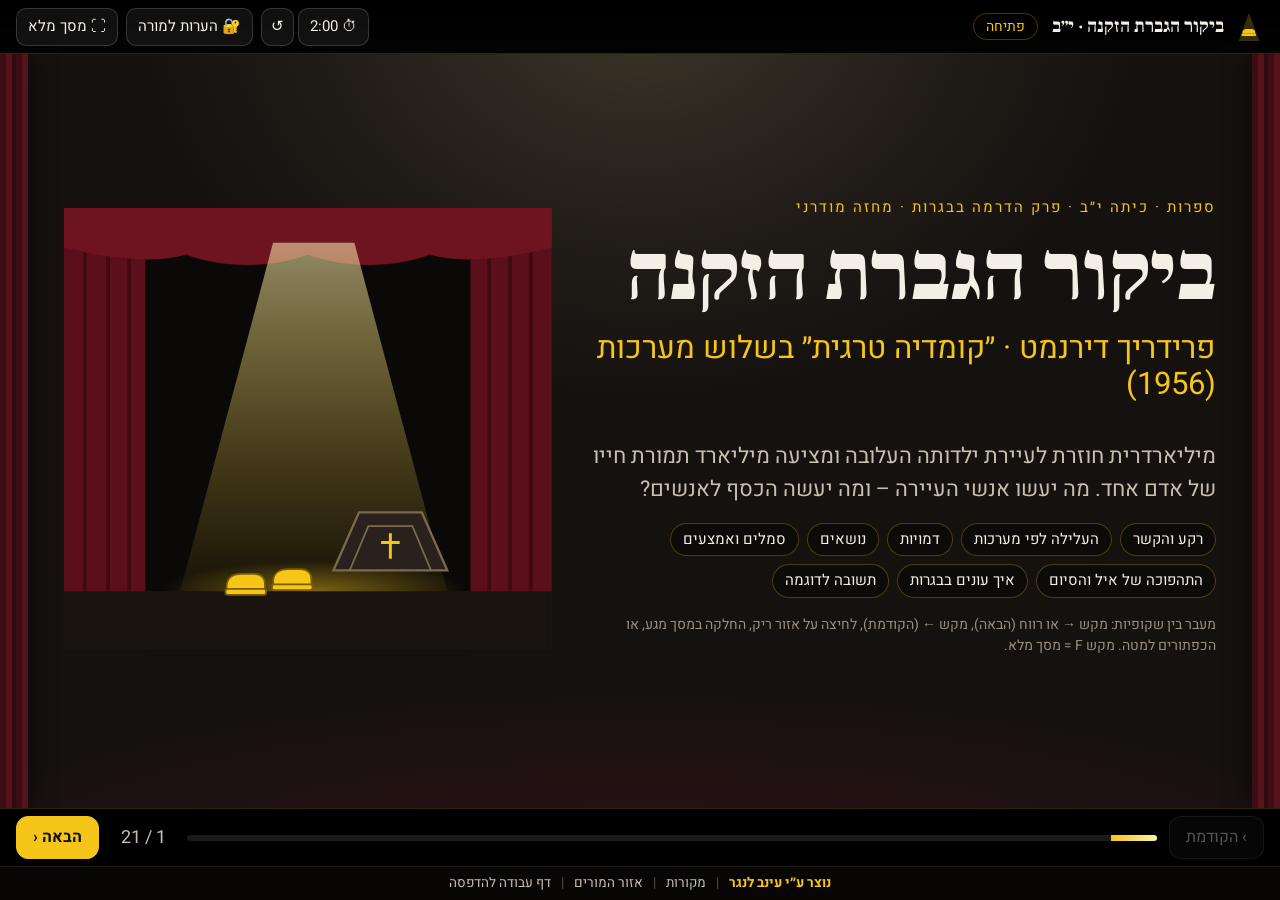
==== index.html @ 2f6ccf45 "ביקור הגברת הזקנה: מצגת רשת לספרות י״ב + אזור מורים, דף עבודה וכרטיסים" ====
<!doctype html>
<html lang="he" dir="rtl"><head><meta charset="utf-8"><meta name="viewport" content="width=device-width,initial-scale=1,viewport-fit=cover">
<title>ביקור הגברת הזקנה · מצגת לספרות י״ב · הכנה לבגרות</title>
<meta name="description" content="מצגת אינטרנטית לספרות בכיתה י״ב על המחזה ״ביקור הגברת הזקנה״ מאת פרידריך דירנמט: הקשר, עלילה לפי מערכות, דמויות, נושאים, סמלים ואמצעים דרמטיים, התהפוכה של איל, הסיום, ציטוטים, שאלות לדיון ותשובת בגרות לדוגמה עם הערות.">
<meta name="theme-color" content="#0c0a09">
<link rel="preconnect" href="https://fonts.googleapis.com"><link rel="preconnect" href="https://fonts.gstatic.com" crossorigin>
<link href="https://fonts.googleapis.com/css2?family=Frank+Ruhl+Libre:wght@400;700;900&family=Heebo:wght@400;500;700;800&display=swap" rel="stylesheet">
<link rel="icon" href="assets/favicon.svg" type="image/svg+xml"><link rel="stylesheet" href="assets/deck.css"></head>
<body class="deck-page">
<a class="skip" href="#deck">דילוג למצגת</a>
<header class="topbar" role="banner">
  <div class="brand"><svg viewBox="0 0 64 64" aria-hidden="true" focusable="false"><path d="M32 2 L10 62 H54 Z" fill="#F5C518" opacity=".22"/><path d="M18 44c0-6 5-8 10-8h10c4 0 7 3 7 6v4H20c-1 0-2-1-2-2z" fill="#F5C518"/><rect x="16" y="46" width="31" height="5" rx="2" fill="#F5C518"/></svg><span>ביקור הגברת הזקנה · י״ב</span></div>
  <span class="phase" id="phase" aria-live="off"></span>
  <div class="tools">
    <div class="timer" role="group" aria-label="שעון לשקופית">
      <button type="button" class="tbtn" id="timer-btn" aria-label="הפעלת שעון">⏱ <span id="timer-out">0:00</span></button>
      <button type="button" class="tbtn sm" id="timer-reset" aria-label="איפוס השעון">↺</button>
    </div>
    <button type="button" class="tbtn" id="notes-btn" aria-haspopup="dialog">🔐 <span class="hide-sm">הערות למורה</span></button>
    <button type="button" class="tbtn" id="fs-btn" aria-label="מסך מלא">⛶ <span class="hide-sm">מסך מלא</span></button>
  </div>
</header>

<main id="deck" class="deck" tabindex="-1" aria-roledescription="מצגת" aria-label="מצגת: ביקור הגברת הזקנה">

<!-- 1 -->
<section class="slide s-title" id="title" data-phase="פתיחה" data-min="2" aria-label="שקופית פתיחה">
  <div class="title-wrap">
    <div>
      <p class="kicker anim">ספרות · כיתה י״ב · פרק הדרמה בבגרות · מחזה מודרני</p>
      <h1 class="anim">ביקור הגברת הזקנה<span>פרידריך דירנמט · ״קומדיה טרגית״ בשלוש מערכות (1956)</span></h1>
      <p class="lead anim">מיליארדרית חוזרת לעיירת ילדותה העלובה ומציעה מיליארד תמורת חייו של אדם אחד. מה יעשו אנשי העיירה – ומה יעשה הכסף לאנשים?</p>
      <ul class="agenda anim" aria-label="מבנה המצגת">
        <li>רקע והקשר</li><li>העלילה לפי מערכות</li><li>דמויות</li><li>נושאים</li><li>סמלים ואמצעים</li><li>התהפוכה של איל והסיום</li><li>איך עונים בבגרות</li><li>תשובה לדוגמה</li>
      </ul>
      <p class="hint">מעבר בין שקופיות: מקש → או רווח (הבאה), מקש ← (הקודמת), לחיצה על אזור ריק, החלקה במסך מגע, או הכפתורים למטה. מקש F = מסך מלא.</p>
    </div>
    <svg class="stage-art" viewBox="0 0 420 380" role="img" aria-label="איור: במה חשוכה, אלומת זרקור צהובה, ובמרכזה זוג נעליים צהובות וארון קבורה">
      <defs><linearGradient id="beam" x1="0" y1="0" x2="0" y2="1"><stop offset="0" stop-color="#fff3b0" stop-opacity=".55"/><stop offset="1" stop-color="#F5C518" stop-opacity=".05"/></linearGradient>
      <radialGradient id="pool" cx=".5" cy=".5" r=".5"><stop offset="0" stop-color="#F5C518" stop-opacity=".45"/><stop offset="1" stop-color="#F5C518" stop-opacity="0"/></radialGradient></defs>
      <rect x="0" y="0" width="420" height="380" fill="#0b0908"/>
      <path d="M0 0h70v380H0z" fill="#5a0f1a"/><path d="M350 0h70v380h-70z" fill="#5a0f1a"/>
      <g stroke="#3a0910" stroke-width="3" opacity=".8"><path d="M18 0v380M38 0v380M56 0v380M366 0v380M384 0v380M402 0v380"/></g>
      <path d="M0 0h420v34c-40 10-80 14-105 6-30 12-75 12-105 0-30 12-75 12-105 0C80 48 40 44 0 34z" fill="#6e1420"/>
      <path d="M180 30 L250 30 L330 330 L100 330 Z" fill="url(#beam)"/>
      <ellipse cx="215" cy="330" rx="130" ry="26" fill="url(#pool)"/>
      <rect x="0" y="330" width="420" height="50" fill="#1a1411"/>
      <g transform="translate(232 262)"><path d="M0 50 L22 0 H76 L98 50 Z" fill="#2b211c" stroke="#7a6a50" stroke-width="2"/><path d="M14 50 L30 12 H68 L84 50" fill="none" stroke="#7a6a50" stroke-width="1.5"/><path d="M49 18 v22 M41 26 h16" stroke="#F5C518" stroke-width="2.5"/></g>
      <g transform="translate(140 300)" fill="#F5C518" stroke="#7a5d00" stroke-width="1.5"><path d="M0 26c0-8 6-11 13-11h11c6 0 9 4 9 8v6H3c-2 0-3-1-3-3z"/><rect x="-1" y="28" width="35" height="5" rx="2"/><path d="M40 22c0-8 6-11 13-11h11c6 0 9 4 9 8v6H43c-2 0-3-1-3-3z"/><rect x="39" y="24" width="35" height="5" rx="2"/></g>
    </svg>
  </div>
</section>

<!-- 2 -->
<section class="slide" id="author" data-phase="רקע והקשר" data-min="5" aria-label="המחזאי וההקשר: דירנמט, שווייץ אחרי המלחמה, טרגיקומדיה וגרוטסקה">
  <span class="tag">🎭 המחזאי וההקשר</span>
  <h2>פרידריך דירנמט (1921–1990)<small>מחזאי וסופר שווייצרי שכתב בגרמנית</small></h2>
  <div class="split">
    <div>
      <ul class="timeline">
        <li><b>1921</b> – נולד בכפר קונולפינגן שליד ברן, בנו של כומר פרוטסטנטי.</li>
        <li><b>1939–1945</b> – שווייץ נשארת ״נייטרלית״ במלחמת העולם השנייה, ממשיכה לסחור ומתעשרת. שאלת האחריות של מי ש״לא השתתף״ מלווה את כתיבתו.</li>
        <li><b>1956</b> – ״ביקור הגברת הזקנה״ עולה לראשונה בתיאטרון העירוני של ציריך (29 בינואר 1956) והופך ללהיט עולמי.</li>
        <li><b>1962</b> – ״הפיזיקאים״, עוד ״קומדיה״ אפלה על אחריות מוסרית בעולם המודרני.</li>
      </ul>
    </div>
    <figure class="portrait">
      <img src="assets/durrenmatt-1989.jpg" alt="פרידריך דירנמט, תצלום שחור-לבן משנת 1989" width="516" height="743" loading="lazy">
      <figcaption>פרידריך דירנמט, 1989. צילום: Elke Wetzig, ‏<a href="https://commons.wikimedia.org/wiki/File:Friedrich_duerrenmatt_19890427_(cropped).jpg" target="_blank" rel="noopener">ויקישיתוף</a>, רישיון <a href="https://creativecommons.org/licenses/by-sa/3.0/" target="_blank" rel="noopener">CC BY-SA 3.0</a>.</figcaption>
    </figure>
  </div>
      <div class="grid g2" style="margin-top:6px">
        <div class="card hl"><h3>טרגיקומדיה</h3><p>דירנמט קרא למחזה ״קומדיה טרגית״. במסה ״בעיות התיאטרון״ (1955) טען שבעולם שאחרי המלחמה, שבו כולם אשמים ואף אחד אינו אחראי, הטרגדיה הקלסית כבר לא אפשרית – ״רק הקומדיה עוד מתאימה לנו״. הצחוק אצלו לא מרכך: הוא חושף.</p></div>
        <div class="card redc"><h3>גרוטסקה</h3><p>הגזמה מעוותת שמערבבת מצחיק ומבעית: אישה עם רגל תותבת ויד מלאכותית שמגיעה עם ארון קבורה, פנתר ושני סריסים עיוורים. אנחנו צוחקים – ואז נבהלים ממה שצחקנו עליו.</p></div>
      </div>
</section>

<!-- 3 -->
<section class="slide" id="act1" data-phase="העלילה" data-min="5" aria-label="העלילה: מערכה ראשונה">
  <span class="tag">📖 העלילה · מערכה א׳</span>
  <h2>מערכה א׳: הגברת מגיעה – וההצעה</h2>
  <ol class="scenes">
    <li><b>תחנת הרכבת של גילן.</b> עיירה מרוששת: המפעלים סגורים, הקופה ריקה, הרכבות המהירות כבר לא עוצרות. כולם מחכים לבת העיר, המיליארדרית קלייר זחנסיאן, ומקווים לתרומה. <b>אלפרד איל</b>, החנווני ואהוב נעוריה, אמור ״לרכך״ אותה.</li>
    <li><b>הכניסה הגרוטסקית.</b> קלייר עוצרת את רכבת האקספרס בבלם החירום ומשלמת לכרטיסן. איתה: בעלה השביעי, רב המשרתים בובי, שני בריונים לועסי מסטיק, שני סריסים עיוורים – <b>ארון קבורה</b> ו<b>פנתר שחור</b> בכלוב.</li>
    <li><b>ביער.</b> איל וקלייר חוזרים למקום שבו נפגשו בצעירותם. הוא מחניף ומזכיר כינויי אהבה: היא הייתה ״חתולת הבר״ שלו, והוא ״הפנתר השחור״ שלה.</li>
    <li><b>המשתה במלון.</b> ראש העיר נושא נאום מתחנף ומלא שקרים. קלייר מציעה <b>מיליארד</b> – חצי לעיר וחצי לכל המשפחות – בתנאי אחד: שמישהו יהרוג את איל.</li>
    <li><b>״המשפט החוזר״.</b> לפני 45 שנה הייתה קלרה בהיריון מאיל. הוא הכחיש את האבהות ושיחד שני עדים שיעידו לשקר. היא גורשה מהעיר, התינוקת מתה, והיא נאלצה לעבוד בבית זונות. עכשיו מתברר: רב המשרתים הוא השופט ההוא, והסריסים הם עדי השקר.</li>
    <li><b>הסירוב.</b> ראש העיר דוחה את ההצעה ״בשם האנושות״, והקהל מריע.</li>
  </ol>
  <p class="endline">שורת הסיום של המערכה – קלייר: ״אני אחכה.״</p>
</section>

<!-- 4 -->
<section class="slide" id="act2" data-phase="העלילה" data-min="5" aria-label="העלילה: מערכה שנייה">
  <span class="tag">📖 העלילה · מערכה ב׳</span>
  <h2>מערכה ב׳: גילן מתחילה לקנות</h2>
  <ol class="scenes">
    <li><b>בחנות של איל.</b> הלקוחות מבטיחים לו נאמנות – וקונים בהקפה מוצרים יקרים יותר: סיגריות משובחות, חלב מלא, שוקולד, קוניאק. איל רואה שכולם נועלים <b>נעליים צהובות חדשות</b>.</li>
    <li><b>על המרפסת.</b> קלייר יושבת מעל העיר ומחכה. כל יום מגיעים למלון <b>זרים</b> כמו להלוויה. היא מחליפה בעל, והפנתר השחור בורח. הגברים מסתובבים בעיר עם רובים ״כדי לצוד את הפנתר״.</li>
    <li><b>איל מבקש הגנה – ונתקל בקיר.</b> <b>השוטר</b> (שן זהב חדשה, בירה יקרה) מסרב לעצור את קלייר. <b>ראש העיר</b> (עניבה חדשה, תוכנית לבניין עירייה חדש) אומר לאיל שאין לו זכות מוסרית לדרוש את מעצרה. <b>הכומר</b> (פעמון חדש לכנסייה) מודה לבסוף: ״ברח!״.</li>
    <li><b>מות הפנתר.</b> הפנתר נורה מול החנות של איל – סימן מבשר רע.</li>
    <li><b>בתחנת הרכבת.</b> איל מנסה לברוח. אנשי העיר ״באים להיפרד״ ומאחלים לו נסיעה טובה, אבל עומדים סביבו במעגל, והוא לא מצליח לעלות לרכבת.</li>
  </ol>
  <p class="endline">שורת הסיום של המערכה – איל: ״אני אבוד.״</p>
</section>

<!-- 5 -->
<section class="slide" id="act3" data-phase="העלילה" data-min="5" aria-label="העלילה: מערכה שלישית">
  <span class="tag">📖 העלילה · מערכה ג׳</span>
  <h2>מערכה ג׳: ״צדק״ במחיר מיליארד</h2>
  <ol class="scenes">
    <li><b>באסם.</b> המורה והרופא מציעים לקלייר להשקיע במפעלים של העיר במקום ״העסקה״. היא מגלה שכבר קנתה את כל המפעלים <b>ודאגה לסגור אותם</b>: העוני של גילן הוא חלק מהנקמה.</li>
    <li><b>החנות המשופצת.</b> אשתו של איל עומדת מאחורי דלפק חדש, הבן קנה מכונית והבת לומדת טניס ושפות. העיתונאים מחפשים ״סיפור אהבה״, ואנשי העיר דואגים שאיל לא ידבר איתם. המורה, שיכור, מנסה לומר את האמת – ומשתתק. אחר כך הוא מודה לאיל שגם הוא ישתתף.</li>
    <li><b>איל משתנה.</b> הוא מפסיק להילחם ומקבל אחריות על מה שעשה לקלרה. כשראש העיר מביא לו רובה ומציע שיתאבד, איל מסרב: את ההחלטה הם יצטרכו לקבל בעצמם.</li>
    <li><b>פרידה.</b> נסיעה אחרונה עם המשפחה במכונית החדשה, ופגישה אחרונה ושקטה עם קלייר ביער. הוא שואל על בתם, והיא מספרת שתיקח את גופתו למאוזוליאום בבית שלה באי קפרי.</li>
    <li><b>האספה.</b> מול מצלמות ועיתונאים, אנשי העיר מצביעים ״למען הצדק״. הגברים יוצרים שדרה צפופה, איל נכנס לתוכה – והיא נסגרת עליו. הרופא קובע ״דום לב״, וראש העיר מכריז שאיל מת משמחה.</li>
    <li><b>הסוף.</b> קלייר מוסרת את הצ׳ק לראש העיר ויוצאת עם הארון. בתחנה המחודשת שרה מקהלת אזרחים מהודרים שיר הלל לשגשוג.</li>
  </ol>
</section>

<!-- 6 -->
<section class="slide" id="pair" data-phase="דמויות" data-min="5" aria-label="הדמויות: קלייר זחנסיאן ואלפרד איל">
  <span class="tag">👥 הדמויות המרכזיות</span>
  <h2>קלייר זחנסיאן ואלפרד איל</h2>
  <div class="grid g2">
    <div class="card hl">
      <h3>קלייר זחנסיאן (בנעוריה: קלרה ושר)</h3>
      <ul class="clean">
        <li><b>מקורבן לשליטה.</b> הנערה שגורשה בבושת פנים חוזרת כ״האישה העשירה בעולם״ וכותבת מחדש את ״המשפט״.</li>
        <li><b>חצי אדם, חצי בובה.</b> רגל תותבת ויד מלאכותית (אחרי תאונת מטוס), בעלים שמתחלפים (השביעי, השמיני, התשיעי – כולם בגילום אותו שחקן). המראה הגרוטסקי מבטא אישה שהכסף הפך אותה לכוח קר.</li>
        <li><b>כמו אלה מהמיתולוגיה.</b> המורה משווה אותה לאלת הגורל של היוונים: היא לא פועלת בעצמה – היא רק ״מחכה״ שהעיר תעשה את העבודה.</li>
        <li><b>צדק או נקמה?</b> לפי דירנמט היא לא מייצגת את הצדק, לא את תוכנית מרשל ולא את האפוקליפסה – היא רק מה שהיא: האישה העשירה בעולם.</li>
      </ul>
    </div>
    <div class="card redc">
      <h3>אלפרד איל</h3>
      <ul class="clean">
        <li><b>האשם מהעבר.</b> לפני 45 שנה בגד בקלרה, התכחש לאבהות ושיחד עדי שקר. הוא העדיף להתחתן עם מטילדה, שהייתה לה חנות מכולת.</li>
        <li><b>האהוב של העיר.</b> בתחילת המחזה – האיש הכי מקובל בגילן, מועמד לראשות העיר.</li>
        <li><b>הנרדף.</b> במערכה ב׳ הוא היחיד שרואה את האמת מאחורי הנעליים הצהובות, ואף אחד לא מאמין לו.</li>
        <li><b>הדמות המתפתחת.</b> הוא עובר מפחד ובריחה לקבלת האשמה, והופך לדמות הדינמית ביותר במחזה (ראו שקופית 12).</li>
      </ul>
    </div>
  </div>
  <p class="small">שמות הדמויות לפי התרגום הנפוץ בבתי הספר (טובה קשת, אור־עם 1983). בתרגומים אחרים יש הבדלי כתיב קטנים (זאחנסיאן, אִיל).</p>
</section>

<!-- 7 -->
<section class="slide" id="town" data-phase="דמויות" data-min="5" aria-label="הדמויות: אנשי גילן ונציגי הממסד">
  <span class="tag">👥 אנשי גילן</span>
  <h2>העיירה ונציגיה<small>לחצו על כרטיס כדי לפתוח אותו. רוב הדמויות נקראות בשם התפקיד, לא בשם פרטי: הפרט נבלע בקבוצה.</small></h2>
  <div class="chars" id="chars-box">
    <button type="button" class="char"><span class="nm">אנשי גילן</span><span class="rl">״אזרח א׳״, ״אזרח ב׳״… · הקולקטיב</span><span class="tap">לחצו לפרטים</span><span class="more">מצהירים על נאמנות לאיל וקונים בהקפה. כמו ״מקהלה״ הם מדברים כמעט באותו קול, ולאט לאט הופכים לציידים. אף אחד לא מחליט לבד, ולכן אף אחד לא מרגיש אשם.</span></button>
    <button type="button" class="char"><span class="nm">ראש העיר</span><span class="rl">השלטון</span><span class="tap">לחצו לפרטים</span><span class="more">דוחה את ההצעה ״בשם האנושות״ (מערכה א׳), אבל עונב עניבה חדשה ומתכנן בניין עירייה חדש (ב׳). מביא לאיל רובה כדי שיתאבד, ומנהל את האספה שמכסה את הרצח במילים על צדק (ג׳).</span></button>
    <button type="button" class="char"><span class="nm">המורה</span><span class="rl">איש הרוח וההומניזם</span><span class="tap">לחצו לפרטים</span><span class="more">היחיד שמבין מוקדם מה קורה, וגם היחיד שמנסה לדבר. אבל הוא מודה ש״לאט לאט״ הוא נהפך לרוצח, ובסוף נושא את הנאום ״הערכי״ באספה. ההומניזם נכנע.</span></button>
    <button type="button" class="char"><span class="nm">הכומר</span><span class="rl">הדת</span><span class="tap">לחצו לפרטים</span><span class="more">מטיף לאיל על חרטה ועל נשמתו, ובינתיים הכנסייה קונה פעמון חדש. רק אז הוא אומר את האמת: ״ברח!״ ומודה שכולם חלשים. הדת לא מגנה על הנרדף.</span></button>
    <button type="button" class="char"><span class="nm">השוטר</span><span class="rl">החוק</span><span class="tap">לחצו לפרטים</span><span class="more">מסרב לעצור את קלייר, כי לדבריו אי אפשר להתייחס להצעה ברצינות, ובזמן השיחה טוען רובה ״לציד הפנתר״. שן הזהב החדשה שלו מגלה מי באמת קנה את החוק.</span></button>
    <button type="button" class="char"><span class="nm">הרופא</span><span class="rl">המדע והרפואה</span><span class="tap">לחצו לפרטים</span><span class="more">כבר במערכה א׳ קלייר שואלת אותו אם הוא כותב תעודות פטירה בגלל ״דום לב״. בסוף הוא עושה בדיוק את זה.</span></button>
    <button type="button" class="char"><span class="nm">משפחת איל</span><span class="rl">הבית</span><span class="tap">לחצו לפרטים</span><span class="more">האישה מקבלת מעיל פרווה, הבן קונה מכונית והבת לומדת טניס. גם המשפחה ״קונה בהקפה״ על חשבון חייו. הבגידה מגיעה עד לבית.</span></button>
    <button type="button" class="char"><span class="nm">הפמליה של קלייר</span><span class="rl">״צדק״ שנקנה בכסף</span><span class="tap">לחצו לפרטים</span><span class="more">בובי, רב המשרתים, היה השופט שזיכה את איל. קובי ולובי, הסריסים העיוורים, הם עדי השקר. לשני הבריונים קוראים טובי ורובי. השמות המתחרזים הופכים בני אדם לבובות.</span></button>
  </div>
  <div class="row" style="margin-top:12px"><button type="button" class="btn ghost" data-openall="chars-box">פתיחת כל הכרטיסים</button></div>
</section>

<!-- 8 -->
<section class="slide" id="theme-justice" data-phase="נושאים" data-min="5" aria-label="נושא מרכזי: צדק מול כסף, המחיר של האנושיות">
  <span class="tag">⚖️ נושאים מרכזיים · 1</span>
  <h2>צדק מול כסף: האם יש מחיר לאנושיות?</h2>
  <div class="grid g3">
    <div class="card hl anim"><h3>הצדק של קלייר</h3><p>לפני 45 שנה הצדק ״נקנה״ בליטר משקה (השוחד לעדים). עכשיו קלייר קונה אותו בחזרה במיליארד. היא הופכת את השופט למשרת ואת העדים לבובות. המחזה שואל: האם צדק שנקנה בכסף הוא עדיין צדק, או רק נקמה במחיר גבוה?</p></div>
    <div class="card anim"><h3>הצדק של גילן</h3><p>במערכה א׳ ראש העיר מכריז שעדיף להישאר עניים מאשר ״להתגאל בדם״. במערכה ג׳ אותם אנשים מצביעים ״למען הצדק״, ובזכות זה מקבלים את הכסף. המילה ״צדק״ לא השתנתה. התוכן שלה התהפך.</p></div>
    <div class="card redc anim"><h3>המחיר של האנושיות</h3><p>קלייר מנסחת את העסקה בלי כחל ושרק: גילן תמורת רצח, שגשוג תמורת גוויה (מערכה ג׳). דירנמט לא שואל אם אנשים טובים או רעים. הוא שואל מה <b>המחיר</b> שבו אדם רגיל מוותר על ערכיו, ומה קורה כשהעוני גדול מספיק.</p></div>
  </div>
  <div class="card" style="margin-top:14px"><b>שאלה למחשבה:</b> ״העולם הפך אותי לזונה, ואני אהפוך אותו לבית בושת״, אומרת קלייר (מערכה ג׳). מה המשפט הזה מגלה על הקשר בין הנקמה שלה לבין העולם שאיפשר את העוול מלכתחילה?</div>
</section>

<!-- 9 -->
<section class="slide" id="theme-guilt" data-phase="נושאים" data-min="5" aria-label="נושא מרכזי: אשמה קולקטיבית והשחתת המוסר">
  <span class="tag">⚖️ נושאים מרכזיים · 2</span>
  <h2>אשמה קולקטיבית: איך עיירה שלמה הופכת לרוצחת<small>השחתת המוסר קורית בהדרגה, בשלבים קטנים שכל אחד מהם נראה ״לא נורא״</small></h2>
  <div class="stairs" role="list">
    <div class="st" role="listitem"><b>1. סירוב נלהב</b>״לעולם לא!״ – כולם מריעים לראש העיר (א׳).</div>
    <div class="st" role="listitem"><b>2. קניות בהקפה</b>רק עוד קצת אשראי… הנעליים הצהובות (ב׳).</div>
    <div class="st" role="listitem"><b>3. הצדקה</b>אולי הוא באמת אשם? ״אין לך הזכות המוסרית…״ (ב׳).</div>
    <div class="st" role="listitem"><b>4. שתיקה</b>לא לתת לו לדבר עם העיתונאים. מציעים לו להתאבד (ג׳).</div>
    <div class="st" role="listitem"><b>5. רצח ״בשם הצדק״</b>הצבעה פה אחד, שדרה של גברים, ״דום לב״ (ג׳).</div>
  </div>
  <div class="grid g2" style="margin-top:14px">
    <div class="card"><h3>אף אחד – וכולם</h3><p>איל לא נהרג בידי אדם מסוים. הוא מת בתוך גוש של גברים. כשהאחריות מתחלקת בין כולם, כל אחד מרגיש שהיא לא שלו. זו האשמה הקולקטיבית שדירנמט ראה בחברה שאחרי המלחמה: כולם אשמים, ואף אחד לא אחראי.</p></div>
    <div class="card"><h3>משל רחב</h3><p>יש פרשנים שקוראים את המחזה כמשל לחברה שקיבלה בשתיקה את האידאולוגיה הנאצית, ויש שקוראים בו ביקורת על שגשוג אירופה שאחרי המלחמה ועל ״הנייטרליות״ השווייצרית. המורה אומר שגם אלינו עוד תגיע יום אחד ״גברת זקנה״ (ג׳): זה לא סיפור על גילן בלבד.</p></div>
  </div>
</section>

<!-- 10 -->
<section class="slide" id="symbols" data-phase="סמלים ואמצעים" data-min="6" aria-label="סמלים: הנעליים הצהובות, הפנתר השחור, ארון הקבורה ועוד">
  <span class="tag">🔎 סמלים</span>
  <h2>סמלים: חפצים שמספרים את העלילה<small>נחשו קודם מה כל סמל מייצג, ורק אחר כך לחצו.</small></h2>
  <div class="grid g3" id="sym-box">
    <button type="button" class="sym"><svg viewBox="0 0 120 90" aria-hidden="true"><g fill="#F5C518" stroke="#7a5d00" stroke-width="2"><path d="M10 64c0-13 9-18 21-18h18c10 0 15 7 15 13v9H15c-3 0-5-2-5-4z"/><rect x="8" y="68" width="58" height="8" rx="3"/><path d="M56 54c0-13 9-18 21-18h18c10 0 15 7 15 13v9H61c-3 0-5-2-5-4z" opacity=".75"/><rect x="54" y="58" width="58" height="8" rx="3" opacity=".75"/></g></svg>
      <span class="nm">הנעליים הצהובות</span><span class="where">מערכה ב׳ ואילך</span><span class="tap">לחצו לפירוש</span>
      <span class="mean">סמל לשחיתות שמתפשטת בשקט: כולם ״רק״ קנו נעליים. הנעליים הן ההלוואה על חשבון מותו של איל, והוא מבין לפיהן שגזר דינו כבר נחתם. הצבע הבולט הופך את הבגידה לגלויה, אבל אף אחד לא מדבר עליה.</span></button>
    <button type="button" class="sym"><svg viewBox="0 0 120 90" aria-hidden="true"><path d="M12 60c8-18 30-24 52-22 10-10 22-12 30-6l10-6-2 12c6 6 6 14 0 18H86l-6 14h-8l2-14H44l-8 14h-8l4-14c-8-2-14-2-20 4z" fill="#111" stroke="#F5C518" stroke-width="2"/><circle cx="96" cy="44" r="2.5" fill="#F5C518"/></svg>
      <span class="nm">הפנתר השחור</span><span class="where">מערכה א׳–ב׳</span><span class="tap">לחצו לפירוש</span>
      <span class="mean">״הפנתר השחור שלי״ היה כינוי האהבה של קלרה לאיל. הפנתר בכלוב הוא איל עצמו. הציד אחריו ברחבי העיר הוא חזרה כללית לציד אחרי איל, והפנתר נורה דווקא מול החנות שלו. זה רמז מקדים (פרולפסיס) למותו.</span></button>
    <button type="button" class="sym"><svg viewBox="0 0 120 90" aria-hidden="true"><path d="M20 80 L38 12 H82 L100 80 Z" fill="#2b211c" stroke="#c9b48a" stroke-width="2.5"/><path d="M60 26v28M49 36h22" stroke="#F5C518" stroke-width="4"/></svg>
      <span class="nm">ארון הקבורה</span><span class="where">מערכה א׳ ועד הסוף</span><span class="tap">לחצו לפירוש</span>
      <span class="mean">קלייר מגיעה עם ארון כבר ברגע הראשון: מבחינתה הסוף ידוע מראש, והיא רק ״מחכה״. הארון יוצר אירוניה דרמטית, כי הקהל מבין לפני הדמויות. בסוף הוא מתמלא, והיא לוקחת את איל ״שלה״ לתמיד.</span></button>
    <button type="button" class="sym"><svg viewBox="0 0 120 90" aria-hidden="true"><path d="M60 10c-16 0-24 12-24 30v18l-8 10h64l-8-10V40c0-18-8-30-24-30z" fill="#F5C518" stroke="#7a5d00" stroke-width="2"/><circle cx="60" cy="74" r="7" fill="#c9a10f"/></svg>
      <span class="nm">הפעמון החדש</span><span class="where">מערכה ב׳</span><span class="tap">לחצו לפירוש</span>
      <span class="mean">גם הכנסייה קונה בהקפה. הכומר עצמו קורא לו ״פעמון הבגידה״. הסמל של הקדושה והמצפון הופך לצלצול של הכסף.</span></button>
    <button type="button" class="sym"><svg viewBox="0 0 120 90" aria-hidden="true"><circle cx="60" cy="45" r="30" fill="none" stroke="#5fb3a8" stroke-width="10"/><g fill="#F5C518"><circle cx="60" cy="15" r="6"/><circle cx="90" cy="45" r="6"/><circle cx="60" cy="75" r="6"/><circle cx="30" cy="45" r="6"/></g></svg>
      <span class="nm">הזרים</span><span class="where">מערכה ב׳</span><span class="tap">לחצו לפירוש</span>
      <span class="mean">כל יום מגיעים זרים למלון, כמו לפני הלוויה. איל עוד חי, אבל העיר כבר מתאבלת עליו. גם זה רמז מקדים, וגם אירוניה מצמררת.</span></button>
    <button type="button" class="sym"><svg viewBox="0 0 120 90" aria-hidden="true"><rect x="14" y="30" width="92" height="36" rx="8" fill="#3a3a3a" stroke="#c9bfb0" stroke-width="2"/><rect x="22" y="38" width="16" height="12" fill="#F5C518"/><rect x="44" y="38" width="16" height="12" fill="#F5C518"/><rect x="66" y="38" width="16" height="12" fill="#F5C518"/><path d="M8 76h104" stroke="#c9bfb0" stroke-width="3"/><circle cx="32" cy="70" r="5" fill="#c9bfb0"/><circle cx="88" cy="70" r="5" fill="#c9bfb0"/></svg>
      <span class="nm">תחנת הרכבת</span><span class="where">פתיחה · סוף ב׳ · סיום</span><span class="tap">לחצו לפירוש</span>
      <span class="mean">תחנה מוזנחת בפתיחה, מעגל אנושי שחוסם את בריחת איל בסוף ב׳, ותחנה נוצצת בסיום. התחנה משקפת את גילן כולה: הרכבות חוזרות לעצור, אבל רק אחרי הרצח.</span></button>
  </div>
  <div class="row" style="margin-top:12px"><button type="button" class="btn ghost" data-openall="sym-box">פתיחת כל הכרטיסים</button></div>
</section>

<!-- 11 -->
<section class="slide" id="devices" data-phase="סמלים ואמצעים" data-min="5" aria-label="אמצעים דרמטיים: גרוטסקה, מקהלה, אירוניה, אבסורד">
  <span class="tag">🎬 אמצעים דרמטיים</span>
  <h2>איך דירנמט עושה את זה: אמצעים דרמטיים</h2>
  <div class="grid g2">
    <div class="card hl"><h3>גרוטסקה</h3><p>הגוף המלאכותי של קלייר, ״בובי, קובי, לובי, טובי, רובי״, הבעלים המתחלפים, אפיריון שנישא בידי שני רוצחים. ההגזמה מצחיקה ומבהילה בבת אחת, ולא נותנת לצופים להתמכר לרגש. היא מכריחה אותם לחשוב.</p></div>
    <div class="card"><h3>סצנות מקהלה</h3><p>האזרחים מדברים בקול אחד. בסיום הם שרים בבגדי ערב שיר הלל לשגשוג, פרודיה על שיר המקהלה ב״אנטיגונה״ של סופוקלס. אצל סופוקלס המקהלה מזכירה ערכים נצחיים. כאן היא מהללת כסף ומבקשת מהאל לשמור על השגשוג.</p></div>
    <div class="card"><h3>אירוניה</h3><ul><li><b>אירוניה דרמטית:</b> הארון, הזרים והפנתר. הקהל יודע לאן הדברים הולכים לפני הדמויות.</li><li><b>אירוניה מילולית:</b> ״לא למען הכסף, אלא למען הצדק״. העיר מצביעה פעמיים, כי בפעם הראשונה המצלמה לא צילמה.</li><li><b>אירוניה של מצב:</b> ״מת משמחה״.</li></ul></div>
    <div class="card redc"><h3>אבסורד</h3><p>עולם שבו כל דבר עומד למכירה: חוק, דת, מדע ותקשורת. הגיון העסקה מוביל לרצח שכולם מציגים כחגיגה. המציאות מתנהגת כמו חלום רע שאף אחד לא מתעורר ממנו, ועדיין הכול מנומק ו״הגיוני״.</p></div>
  </div>
  <p class="small" style="margin-top:10px">עוד שווה לשים לב: <b>הוראות הבמה</b> (שחקנים שמגלמים עצים ביער, חנות שמשתנה בין המערכות), <b>שמות ״מדברים״</b> (״גילן״ קרוב בגרמנית שווייצרית למילה ״זבל נוזלי״), ו<b>חזרות</b> (שלוש תמונות בתחנה ושלושה בעלים).</p>
</section>

<!-- 12 -->
<section class="slide" id="ill" data-phase="התהפוכה והסיום" data-min="5" aria-label="התהפוכה של איל וקבלת האשמה">
  <span class="tag">🔦 הדמות המשתנה</span>
  <h2>התהפוכה של איל: מבריחה לקבלת האשמה</h2>
  <div class="arc-bar" aria-hidden="true"></div>
  <div class="arc">
    <div class="ph"><span class="n">1</span><h3>הכחשה</h3><p>מחניף לקלייר ביער ומבטל את העבר. אחרי הסירוב הוא בטוח שהעיר מגינה עליו ומספר שזה היה הרגע היפה בחייו (ב׳).</p><p class="act">מערכה א׳ – תחילת ב׳</p></div>
    <div class="ph"><span class="n">2</span><h3>פחד</h3><p>הנעליים הצהובות. הוא פונה לשוטר, לראש העיר ולכומר ונדחה. הוא כועס, מאשים, ורואה ציד בכל מקום.</p><p class="act">מערכה ב׳</p></div>
    <div class="ph"><span class="n">3</span><h3>בריחה</h3><p>בתחנה הוא נלכד במעגל של ״מאחלים״. הוא לא מצליח לזוז ומבין: ״אני אבוד״.</p><p class="act">סוף מערכה ב׳</p></div>
    <div class="ph"><span class="n">4</span><h3>קבלת אשמה</h3><p>״אני עשיתי את קלרה למה שהיא״. הוא מסרב להתאבד כדי לנקות את מצפון העיר, נפרד בשקט, ונכנס לשדרה בלי להתנגד.</p><p class="act">מערכה ג׳</p></div>
  </div>
  <div class="grid g2" style="margin-top:14px">
    <div class="quote">״אתם יכולים להרוג אותי… אבל לא אוכל לפעול במקומכם.״<cite>איל לראש העיר, כשזה מביא לו רובה · מערכה ג׳</cite></div>
    <div class="card hl"><b>למה זה חשוב לבגרות:</b> איל הוא הדמות היחידה שעוברת <b>שינוי פנימי</b>. גילן ״משתנה״ רק בחוץ (בגדים, בניינים), ובפנים היא מתרוקנת. דירנמט כתב בהערות למחזה שאיל הופך לגיבור דרך הפחד והאימה, כשהוא מכיר באשמתו.</div>
  </div>
</section>

<!-- 13 -->
<section class="slide" id="ending" data-phase="התהפוכה והסיום" data-min="4" aria-label="הסיום ומשמעותו">
  <span class="tag">🎭 הסיום</span>
  <h2>הסיום: חגיגה על גופה</h2>
  <div class="split">
    <div>
      <ul class="clean">
        <li><b>הטקס:</b> אספה ״דמוקרטית״ מול מצלמות ועיתונאים. המורה נואם על ערכי המערב, וכולם חוזרים אחרי ראש העיר שהם עושים זאת למען הצדק, כי ״לא נוכל לחיות תוך התעלמות מפשע״ (ג׳).</li>
        <li><b>הרצח:</b> העיתונאים יוצאים, הגברים יוצרים שדרה, ואיל נכנס. רואים רק גוש של גוף אחד. אין רוצח עם שם.</li>
        <li><b>הכיסוי:</b> הרופא קובע ״דום לב״, וראש העיר והעיתונות קוראים לזה מוות משמחה. התקשורת מספרת סיפור יפה ולא את האמת.</li>
        <li><b>העסקה נסגרת:</b> קלייר נותנת את הצ׳ק ויוצאת עם הארון. הקורבן הופך ל״רכוש״ שלה.</li>
        <li><b>המקהלה:</b> בתחנה הנוצצת האזרחים בבגדי ערב שרים על העוני שהיה ועל השפע שבא.</li>
      </ul>
    </div>
    <div class="card redc">
      <h3>מה הסיום אומר?</h3>
      <p>אין קתרזיס ואין עונש: הרוצחים מתעשרים ומאושרים. זה ההבדל בין המחזה לבין טרגדיה קלסית. הסדר לא ״חוזר על כנו״. הוא נקנה. הצופים יוצאים בלי נחמה, ועם השאלה: <b>מה היינו עושים אנחנו?</b></p>
      <p class="small">רעיון לדיון: האם המוות של איל הוא ניצחון מוסרי (קיבל אחריות) או רק עוד קורבן בעסקה?</p>
    </div>
  </div>
</section>

<!-- 14 -->
<section class="slide" id="quotes" data-phase="סיכום ודיון" data-min="5" aria-label="ציטוטים מרכזיים: מי אמר?">
  <span class="tag">💬 ציטוטים מרכזיים</span>
  <h2>מי אמר? <small>ציטוטים קצרים וחשובים לבגרות. בחרו מי אמר כל משפט. ניקוד: <span class="score" id="ws-score">0 מתוך 0</span></small></h2>
  <div class="ws-list">
    <div class="ws" data-a="קלייר"><p class="q">״אני אחכה.״</p><div class="opts"><button type="button" class="opt">קלייר</button><button type="button" class="opt">איל</button><button type="button" class="opt">ראש העיר</button></div><p class="fb" hidden>סוף מערכה א׳, אחרי שראש העיר דוחה את ההצעה. בשתי מילים: היא בטוחה שהזמן והעוני יעבדו בשבילה.</p></div>
    <div class="ws" data-a="ראש העיר"><p class="q">״מוטב שנישאר עניים משנתגאל בדם…״</p><div class="opts"><button type="button" class="opt">המורה</button><button type="button" class="opt">ראש העיר</button><button type="button" class="opt">הכומר</button></div><p class="fb" hidden>מערכה א׳: הסירוב ״בשם העיר גילן״. אותו אדם ינהל את האספה שבה העיר תקבל את הכסף.</p></div>
    <div class="ws" data-a="הכומר"><p class="q">״ברח!״</p><div class="opts"><button type="button" class="opt">השוטר</button><button type="button" class="opt">הכומר</button><button type="button" class="opt">מטילדה</button></div><p class="fb" hidden>מערכה ב׳: אחרי שאיל שומע את הפעמון החדש. איש הדת לא מגן, הוא רק מודה בחולשה.</p></div>
    <div class="ws" data-a="איל"><p class="q">״אני אבוד.״</p><div class="opts"><button type="button" class="opt">איל</button><button type="button" class="opt">המורה</button><button type="button" class="opt">בובי</button></div><p class="fb" hidden>סוף מערכה ב׳, בתחנה, אחרי שהמעגל לא נותן לו לעלות לרכבת.</p></div>
    <div class="ws" data-a="קלייר"><p class="q">״גילן תמורת רצח, שגשוג תמורת גוויה.״</p><div class="opts"><button type="button" class="opt">ראש העיר</button><button type="button" class="opt">קלייר</button><button type="button" class="opt">המורה</button></div><p class="fb" hidden>מערכה ג׳, באסם: העסקה בלי מסכות.</p></div>
    <div class="ws" data-a="המורה"><p class="q">״אני חש שלאט לאט אני נהפך לרוצח.״</p><div class="opts"><button type="button" class="opt">הרופא</button><button type="button" class="opt">איל</button><button type="button" class="opt">המורה</button></div><p class="fb" hidden>מערכה ג׳, בשיחה עם איל: ההומניסט מודה שאמונתו באדם חסרת אונים.</p></div>
    <div class="ws" data-a="איל"><p class="q">״אני עשיתי את קלרה למה שהיא…״</p><div class="opts"><button type="button" class="opt">איל</button><button type="button" class="opt">ראש העיר</button><button type="button" class="opt">השופט</button></div><p class="fb" hidden>מערכה ג׳: נקודת המפנה של איל, קבלת האחריות.</p></div>
  </div>
  <div class="row" style="margin-top:10px"><button type="button" class="btn ghost" id="ws-reset">איפוס</button><span class="small">הניסוח לפי תרגום טובה קשת (אור־עם, 1983), ציטוטים קצרים בלבד. בתרגומים אחרים הניסוח עשוי להיות שונה מעט.</span></div>
</section>

<!-- 15 -->
<section class="slide" id="discuss" data-phase="סיכום ודיון" data-min="6" aria-label="שאלות לדיון ולוח בחירה">
  <span class="tag">🗣️ דיון ומשימה</span>
  <h2>שאלות לדיון</h2>
  <div class="grid g3">
    <div class="card"><b>1.</b> האם קלייר מבקשת צדק או נקמה? האם יש בכלל הבדל ביניהם במחזה?</div>
    <div class="card"><b>2.</b> מי אשם במותו של איל: קלייר, אנשי גילן, העוני, או איל עצמו? דרגו ונמקו.</div>
    <div class="card"><b>3.</b> באיזה רגע בדיוק גילן ״החליטה״? האם יש רגע כזה, או שזה קרה בלי החלטה?</div>
    <div class="card"><b>4.</b> למה דירנמט קורא למחזה ״קומדיה״? מה הצחוק עושה לנו כצופים?</div>
    <div class="card"><b>5.</b> המורה אומר שגם אלינו תגיע יום אחד ״גברת זקנה״. מה יכולה להיות ״הגברת הזקנה״ של החברה שלנו?</div>
    <div class="card"><b>6.</b> איל: גיבור, קורבן או אשם? האם תשובתכם משתנה בין מערכה א׳ למערכה ג׳?</div>
  </div>
  <h3 style="margin-top:16px">לוח בחירה: מראים הבנה של המחזה בדרך שלכם (יחידים, זוגות או קבוצה עד 4)</h3>
  <div class="choice">
    <div class="card"><h3>✍️ מכתב מגילן</h3>המורה כותב מכתב לעצמו, עשר שנים אחרי.<p class="crit">✔ שתי סצנות מהמחזה · ✔ שיקוף של אשמה ושל הצדקה עצמית</p></div>
    <div class="card"><h3>🎭 הסצנה החסרה</h3>ישיבה סודית של ראש העיר, השוטר והכומר לפני האספה.<p class="crit">✔ כל דמות נאמנה לאופייה · ✔ לפחות אירוניה אחת</p></div>
    <div class="card"><h3>⚖️ משפט מבוים</h3>״מדינה נגד אנשי גילן״: תביעה, הגנה ושופטים.<p class="crit">✔ שלוש ראיות מהמחזה לכל צד · ✔ פסק דין מנומק</p></div>
    <div class="card"><h3>🎙️ ״רדיו גילן״</h3>כתבת חדשות של 3 דקות שמסתירה את האמת, ואחריה ״הפרשנות האמיתית״.<p class="crit">✔ חושפת את צביעות התקשורת · ✔ ניגוד בין הדיווח לבין המחזה</p></div>
    <div class="card"><h3>🗺️ מפת סמלים</h3>פוסטר או מצגת של 4 סמלים עם מקום במחזה ומשמעות.<p class="crit">✔ 4 סמלים · ✔ מערכה ופירוש לכל סמל · ✔ קשר לנושא</p></div>
    <div class="card"><h3>🧍 תמונה קפואה</h3>שלוש ״תמונות״ גוף של גילן: א׳, ב׳ ו־ג׳, והסבר בעל פה.<p class="crit">✔ שינוי ברור בין התמונות · ✔ הסבר קצר לכל אחת</p></div>
  </div>
</section>

<!-- 16 -->
<section class="slide" id="howto" data-phase="הכנה לבגרות" data-min="5" aria-label="איך עונים על שאלת דרמה בבגרות">
  <span class="tag">📝 הכנה לבגרות</span>
  <h2>איך עונים על שאלת דרמה בבגרות<small>כל פסקה בגוף התשובה בנויה מארבעה צעדים</small></h2>
  <div class="steps4">
    <div class="card"><h3>טענה</h3>משפט שעונה ישירות על השאלה, במילים של השאלה. <span class="small">״איל עובר שינוי משמעותי: מהכחשה לקבלת אשמה.״</span></div>
    <div class="card"><h3>ראיה</h3>סצנה מדויקת (מערכה, מקום, מי ומה) או ציטוט קצר. <span class="small">״בשיחה עם המורה (ג׳) הוא אומר…״</span></div>
    <div class="card"><h3>פרשנות</h3>מסבירים <b>איך</b> הראיה מוכיחה את הטענה, ומשתמשים במונח (סמל, אירוניה, גרוטסקה, מקהלה). <span class="small">״הסירוב שלו אינו פחדנות אלא…״</span></div>
    <div class="card"><h3>קישור לשאלה</h3>משפט שסוגר את הפסקה וחוזר לשאלה, למשמעות המחזה או לשלב הבא. <span class="small">״לכן דרך ההתמודדות שלו…״</span></div>
  </div>
  <div class="examfmt">
    <div class="card hl">
      <h3>מבנה הבחינה</h3>
      <table class="t"><thead><tr><th scope="col">שאלון</th><th scope="col">פרק הדרמה</th></tr></thead><tbody>
        <tr><td>8281 (מתווה ישן, 70%)</td><td>4 פרקים, עונים על 3. בפרק הדרמה עונים על שאלה אחת, 33⅓ נק׳</td></tr>
        <tr><td>8225 (מתווה חדש, 35%, אשכול ב׳)</td><td>הדרמה היא חובה: שאלה אחת מתוך 6, 40 נק׳ (הבחינה כולה: שעה ו־45 דק׳)</td></tr>
      </tbody></table>
      <p class="small">משנת תשפ״ז: בלי מיקוד ובלי הקלה בחוקי המענה (חוזר המפמ״ר, 2026). השאלות על מחזה מודרני הן כלליות, ומתאימות לכל מחזה ברשימה שלמדתם.</p>
    </div>
    <div class="card">
      <h3>טיפים שעושים הבדל</h3>
      <ul class="clean">
        <li>פותחים במשפט שעונה על <b>כל</b> חלקי השאלה. בלי ״הקדמה כללית״.</li>
        <li>לא מספרים את העלילה: בוחרים 2–3 רגעים ומנתחים אותם.</li>
        <li>בשאלה עם א׳ ו־ב׳ מחלקים את הכתיבה לפי הניקוד ומסמנים את הסעיפים.</li>
        <li>״לדעתכם״ = עמדה ברורה + נימוק + הסתייגות.</li>
        <li>אסור להדגים באמצעות אותה יצירה בכמה תשובות.</li>
        <li>מקפידים על כתב, כתיב, פיסוק ודקדוק (זה מופיע בהוראות הבחינה).</li>
      </ul>
    </div>
  </div>
</section>

<!-- 17 -->
<section class="slide" id="question" data-phase="הכנה לבגרות" data-min="3" aria-label="השאלה לדוגמה: שאלה אמיתית מבגרות חורף תשפ״ה">
  <span class="tag">📄 השאלה</span>
  <h2>שאלה מבחינת בגרות אמיתית <span class="label-real">שאלה אמיתית · חורף תשפ״ה</span></h2>
  <div class="split">
    <div class="exam" data-nonav>
      <div class="eh"><span>ספרות עברית וכללית · שאלון 8281 · חורף תשפ״ה, 2025</span><span>פרק שני – דרמה · שאלה 8</span></div>
      <p><b>מחזה מודרני (מן המאה ה־19 או מן המאה ה־20)</b></p>
      <p class="qn"><b>8.</b> ענו על שני הסעיפים א–ב.</p>
      <p class="qn">א. תארו את המצוקה של דמות מרכזית במחזה המודרני שלמדתם, והסבירו כיצד היא מתמודדת איתה. בתשובתכם הסבירו גם אם הדמות מתגברת על המצוקה. <span class="pts">(23 נקודות)</span></p>
      <p class="qn">ב. על סמך דרך ההתמודדות של הדמות, שכתבתם עליה בסעיף א, האם לדעתכם הדמות ראויה להערכה או שאינה ראויה להערכה? הסבירו והדגימו את דבריכם. <span class="pts">(10⅓ נקודות)</span></p>
      <p class="small" style="color:#5b5145">מקור: <a style="color:#5b3d00" href="https://meyda.education.gov.il/sheeloney_bagrut/2025/1/HEB/8281.pdf" target="_blank" rel="noopener">משרד החינוך, מאגר שאלוני הבגרות</a>. הנוסח מובא כלשונו.</p>
    </div>
    <div>
      <div class="card hl"><h3>מפרקים את השאלה</h3><ul class="clean"><li><b>המצוקה</b>: חיצונית (סכנת מוות) ופנימית (אשמה).</li><li><b>כיצד מתמודדת</b>: תהליך בשלבים.</li><li><b>האם מתגברת</b>: תשובה מנומקת, אפשר גם ״חלקית״.</li><li><b>ב׳</b>: עמדה (ראויה / לא ראויה), נימוק ודוגמה.</li></ul></div>
      <div class="card" style="margin-top:10px"><h3>עוד שאלות אמיתיות לתרגול</h3>
        <ol class="practice">
          <li>במאבקים בין הדמויות יש מנצחים ומנוצחים, הדמויות מתפשרות, או שכולן מפסידות? <span class="act">8281 חורף תשפ״ה, ש׳ 9</span></li>
          <li>משבר בערכים במחזה, והאם הוא נפתר בסיום. <span class="act">8281 קיץ תשפ״ה, ש׳ 8</span></li>
          <li>מה בעלילה ובדמויות מטלטל את עולמם של הצופים? <span class="act">8281 חורף תשפ״ו, ש׳ 8</span></li>
          <li>מאבק מרכזי: סיבות אישיות, אידאולוגיות או שילוב? <span class="act">8281 קיץ תשפ״ו, ש׳ 7</span></li>
          <li>שני פרטים בעלי משמעות סמלית ותרומתם למשמעות המחזה. <span class="act">8225 קיץ תשפ״ו, ש׳ 6</span></li>
        </ol>
        <p class="small">הנוסח המלא והקישורים: בדף העבודה להדפסה ובאזור המורים.</p></div>
    </div>
  </div>
</section>

<!-- 18 -->
<section class="slide" id="answer-a1" data-phase="תשובה לדוגמה" data-min="3" aria-label="תשובה לדוגמה, סעיף א, חלק 1">
  <span class="tag">✅ תשובה לדוגמה · סעיף א (1/2)</span>
  <div class="row" style="justify-content:space-between"><h2 style="margin:0">סעיף א: המצוקה של איל וההתמודדות שלו</h2>
    <div class="row"><button type="button" class="btn ghost" data-ann="ans1" aria-pressed="true">הסתרת הסימונים</button><button type="button" class="btn ghost" data-tts="ans1">🔊 הקראה</button></div></div>
  <div class="ann-legend"><span class="pill p-claim">טענה</span><span class="pill p-ev">ראיה</span><span class="pill p-int">פרשנות</span><span class="pill p-link">קישור לשאלה</span></div>
  <div class="ans-wrap">
    <div class="ans ann-on" id="ans1" data-nonav>
      <p><span class="mk c">הדמות המרכזית שבחרתי היא אלפרד איל, החנווני בעיירה גילן, במחזה ״ביקור הגברת הזקנה״ מאת פרידריך דירנמט. המצוקה שלו כפולה. מצוקה חיצונית: חייו בסכנה, כי המיליארדרית קלייר זחנסיאן מציעה לאנשי עירו מיליארד תמורת מותו. ומצוקה פנימית: הוא נאלץ לעמוד מול אשמתו מלפני 45 שנה, כשהתכחש לאבהותו על הילדה של קלרה ושיחד עדי שקר.<sup>1</sup></span> <span class="mk c">איל מתמודד עם המצוקה בשלושה שלבים: הכחשה, פחד וניסיון בריחה, ולבסוף קבלת האשמה. לטענתי הוא אינו מתגבר על המצוקה החיצונית, אך מתגבר על המצוקה הפנימית.<sup>2</sup></span></p>
      <p>בתחילה איל מתמודד באמצעות הכחשה. <span class="mk e">ביער הוא מחניף לקלייר ומזכיר לה את כינויי האהבה שלהם, כאילו אפשר למחוק את העבר במילים יפות. כשראש העיר דוחה את ההצעה והקהל מריע, איל בטוח שהעיר עומדת לצדו, ואומר שזה היה הרגע היפה בחייו (מערכה ב׳).<sup>3</sup></span> <span class="mk i">אבל באותה תמונה עצמה נכנסים לחנות לקוחות שקונים בהקפה מוצרים יקרים ונועלים נעליים צהובות חדשות. זו אירוניה דרמטית: הקהל מבין שהבגידה כבר התחילה, ואיל עדיין לא. ההכחשה שלו אינה רק כלפי העבר, אלא גם כלפי ההווה: הוא לא רוצה לראות.<sup>4</sup></span></p>
      <p><span class="mk e">כשאיל קולט שכולם נועלים נעליים צהובות, ההכחשה מתחלפת בפחד. הוא פונה לשלושה נציגים של הממסד: לשוטר, שמסרב לעצור את קלייר, ובינתיים טוען רובה ומציג שן זהב חדשה; לראש העיר, שעונב עניבה חדשה וטוען שאין לאיל זכות מוסרית לדרוש את מעצרה; ולכומר, שהכנסייה שלו קנתה פעמון חדש, ולבסוף הוא קורא לאיל ״ברח!״.<sup>5</sup></span> <span class="mk i">שלוש הפניות מראות שהחוק, השלטון והדת כבר נקנו בכסף, ולכן דרך ההתמודדות של איל, בקשת הגנה, נכשלת. גם הציד אחרי הפנתר השחור, שהיה הכינוי של איל בצעירותו, והמוות של הפנתר מול החנות מבשרים שהציד הוא בעצם אחריו.<sup>6</sup></span> <span class="mk e">בסוף המערכה איל מנסה לברוח ברכבת, אבל אנשי העיר מקיפים אותו במעגל, ״נפרדים״ ממנו ולא נותנים לו לעלות. הוא מסיים במשפט ״אני אבוד״.</span> <span class="mk l">בשלב הזה המצוקה בשיאה: איל בודד לגמרי, ושתי הדרכים ה״חיצוניות״ להתמודד, הגנה ובריחה, נחסמו.<sup>7</sup></span></p>
    </div>
    <aside class="notes-side" aria-label="למה זה עובד">
      <div class="card"><b>1</b> פתיחה שעונה על השאלה: מי הדמות ומהי המצוקה, ומבחינה בין מצוקה <b>חיצונית</b> ל<b>פנימית</b>. ההבחנה הזו תאפשר תשובה מורכבת בהמשך.</div>
      <div class="card"><b>2</b> עונים כבר בפתיחה על ״האם מתגברת״, ומודיעים על מבנה התשובה לפי שלבים.</div>
      <div class="card"><b>3 · 5</b> ראיות מדויקות: מקום, דמויות, פרטים ומערכה. זה לא סיכום של כל העלילה.</div>
      <div class="card"><b>4 · 6</b> פרשנות עם מונחים (אירוניה דרמטית, סמל, רמז מקדים) שמוסברים, לא רק מוזכרים.</div>
      <div class="card"><b>7</b> משפט קישור שסוגר את השלב וחוזר למילת השאלה: ״המצוקה״.</div>
    </aside>
  </div>
</section>

<!-- 19 -->
<section class="slide" id="answer-a2" data-phase="תשובה לדוגמה" data-min="3" aria-label="תשובה לדוגמה, סעיף א, חלק 2">
  <span class="tag">✅ תשובה לדוגמה · סעיף א (2/2)</span>
  <div class="row" style="justify-content:space-between"><h2 style="margin:0">סעיף א: קבלת האשמה – והאם הוא מתגבר?</h2>
    <div class="row"><button type="button" class="btn ghost" data-ann="ans2" aria-pressed="true">הסתרת הסימונים</button><button type="button" class="btn ghost" data-tts="ans2">🔊 הקראה</button></div></div>
  <div class="ann-legend"><span class="pill p-claim">טענה</span><span class="pill p-ev">ראיה</span><span class="pill p-int">פרשנות</span><span class="pill p-link">קישור לשאלה</span></div>
  <div class="ans-wrap">
    <div class="ans ann-on" id="ans2" data-nonav>
      <p><span class="mk c">במערכה השלישית דרך ההתמודדות של איל משתנה מן היסוד: במקום להילחם על חייו, הוא מקבל אחריות.<sup>8</sup></span> <span class="mk e">בשיחה עם המורה הוא אומר ״אני עשיתי את קלרה למה שהיא״, ומכיר בכך שכל מה שקרה, הסריסים, רב המשרתים, הארון והמיליארד, נובע ממעשיו. כשראש העיר מביא לו רובה ומציע לו להתאבד, כביכול מתוך אהבה לעירו, הוא מסרב: ״אתם יכולים להרוג אותי… אבל לא אוכל לפעול במקומכם״.<sup>9</sup></span> <span class="mk i">הסירוב הזה אינו פחדנות אלא עמדה מוסרית: איל מוכן לשאת בעונש, אבל לא מוכן לנקות את המצפון של אנשי גילן. הם יצטרכו להחליט ולפעול בעצמם, כרוצחים.<sup>10</sup></span> <span class="mk e">גם בפרידה השקטה מקלייר ביער הוא שואל על בתם ואינו מבקש רחמים, ובאספה הוא לא מנצל את נוכחות העיתונאים כדי להציל את עצמו.</span></p>
      <p><span class="mk l">האם איל מתגבר על המצוקה? על המצוקה החיצונית לא: אנשי העיר סוגרים עליו בשדרה צפופה, והרופא קובע ״דום לב״. אבל על המצוקה הפנימית הוא מתגבר: הפחד מפנה מקום להשלמה, והאיש ששיקר בבית המשפט לפני 45 שנה הוא היחיד בגילן שאומר את האמת על עצמו.<sup>11</sup></span> <span class="mk i">כך נוצר היפוך אירוני: דווקא האשם הופך לדמות המוסרית היחידה במחזה, ואילו ״אנשי הצדק״ הופכים לרוצחים. לכן התשובה מורכבת: איל מפסיד את חייו, אבל מנצח במאבק עם עצמו.<sup>12</sup></span></p>
    </div>
    <aside class="notes-side" aria-label="למה זה עובד">
      <div class="card"><b>8</b> משפט מעבר שמסמן את <b>השינוי</b> בדרך ההתמודדות. הבוחן רואה תהליך, לא רשימה.</div>
      <div class="card"><b>9</b> שני ציטוטים <b>קצרים</b> עם הקשר (מי, למי, מתי). לא צריך לצטט באריכות.</div>
      <div class="card"><b>10</b> פרשנות שמסבירה <b>למה</b> המעשה חשוב: סירוב ההתאבדות כעמדה מוסרית.</div>
      <div class="card"><b>11</b> תשובה מפורשת לחלק השלישי של השאלה (״האם מתגברת״), עם הבחנה בין שתי המצוקות שהוצגו בפתיחה.</div>
      <div class="card"><b>12</b> סיום שמעלה את הדיון לרמת המשמעות (היפוך אירוני) וסוגר את סעיף א.</div>
    </aside>
  </div>
</section>

<!-- 20 -->
<section class="slide" id="answer-b" data-phase="תשובה לדוגמה" data-min="3" aria-label="תשובה לדוגמה, סעיף ב, ולמה התשובה מקבלת ציון גבוה">
  <span class="tag">✅ תשובה לדוגמה · סעיף ב</span>
  <div class="row" style="justify-content:space-between"><h2 style="margin:0">סעיף ב: האם איל ראוי להערכה?</h2>
    <div class="row"><button type="button" class="btn ghost" data-ann="ans3" aria-pressed="true">הסתרת הסימונים</button><button type="button" class="btn ghost" data-tts="ans3">🔊 הקראה</button></div></div>
  <div class="ans-wrap">
    <div class="ans ann-on" id="ans3" data-nonav>
      <p><span class="mk c">לדעתי איל ראוי להערכה בזכות דרך ההתמודדות שלו בסוף המחזה, אבל זו הערכה מוגבלת, ולא מחילה על העבר שלו.<sup>13</sup></span> <span class="mk e">ראשית, הוא היחיד שלוקח אחריות אישית. אנשי גילן מסתתרים מאחורי מילים כמו ״צדק״ ומצביעים ״לא למען הכסף״, ואיל קורא לדברים בשמם ומודה באשמתו.</span> <span class="mk i">שנית, הסירוב שלו להתאבד הוא מעשה אמיץ, כי הוא מכריח את העיר להתמודד עם מה שהיא עושה, במקום להעמיד פנים שהכול ״קרה מעצמו״.</span></p>
      <p><span class="mk e">עם זאת, קשה להעריך אותו בלי הסתייגות. ההכרה באשמה מגיעה רק כשכבר אין לו מוצא, אחרי שניסה להתחנף, להאשים ולברוח. והמעשים שלו לפני 45 שנה, הבגידה, השוחד לעדים והחיים שנהרסו, לא נמחקים.<sup>14</sup></span> <span class="mk i">יותר מזה: הוא מקבל את ״הצדק״ של קלייר, שהוא בעצם נקמה שנקנתה בכסף.</span></p>
      <p><span class="mk l">לסיכום, איל ראוי להערכה לא כי הוא אדם טוב, אלא כי הוא היחיד שמשתנה ומצליח לגדול מתוך הפחד. בעולם שבו הכסף קונה את החוק, את הדת ואת התקשורת, האחריות האישית של איל היא הדבר האנושי האחרון שנשאר. לכן דמותו מחדדת את הביקורת של המחזה על החברה כולה.<sup>15</sup></span></p>
    </div>
    <aside class="notes-side" aria-label="למה זה עובד">
      <div class="card"><b>13</b> עמדה ברורה כבר במשפט הראשון, כמו שמבקשת המילה ״לדעתכם״.</div>
      <div class="card"><b>14</b> הסתייגות מנומקת: מראה שיקול דעת ולא רק שבח.</div>
      <div class="card"><b>15</b> קישור בין ההערכה לדמות לבין <b>משמעות המחזה</b>. זה מה שמבדיל תשובה טובה מתשובה מצוינת.</div>
    </aside>
  </div>
  <div class="why" style="margin-top:14px">
    <div class="card hl"><h3>למה התשובה מקבלת ציון גבוה</h3><ul class="clean"><li>עונה על <b>כל</b> רכיבי השאלה, לפי הסדר ולפי הניקוד: א׳ ארוך יותר (23 נק׳), ב׳ ממוקד (10⅓ נק׳).</li><li>מבנה של תהליך בשלבים במקום סיכום עלילה.</li><li>כל טענה מבוססת על ראיה מדויקת ומוסברת.</li><li>משתמשת במונחים ספרותיים בתוך הניתוח.</li></ul></div>
    <div class="card redc"><h3>מה היה מוריד נקודות</h3><ul class="clean"><li>סיפור העלילה מההתחלה עד הסוף בלי טענה.</li><li>ציטוט בלי הסבר, או ״הוא סובל מאוד״ בלי לפרט ממה.</li><li>אין תשובה ל״האם מתגברת״, או אין עמדה בסעיף ב׳.</li><li>שימוש באותו מחזה גם בתשובה אחרת באותה בחינה.</li></ul></div>
  </div>
</section>

<!-- 21 -->
<section class="slide" id="credits" data-phase="מקורות" data-min="0" aria-label="מקורות וקרדיטים">
  <span class="tag">📚 מקורות וקרדיטים</span>
  <h2>מקורות וקרדיטים</h2>
  <ul class="src">
    <li><b>תוכנית הלימודים:</b> משרד החינוך, <a href="https://meyda.education.gov.il/files/Mazkirut_Pedagogit/sifrut/chativa_elyona_tochnit.pdf#page=7" target="_blank" rel="noopener">״תוכנית הלימודים בספרות לחטיבה העליונה״</a> (ממלכתי), עמ׳ 7: דרמה › דרמה מודרנית › מחזות מתורגמים › פרידריך דירנמט, ״ביקור הגברת הזקנה״ (אור־עם, 1983). <a href="https://pop.education.gov.il/tchumey_daat/safrut/chativa-elyona/pedagogia-safrut2/literature-curriculum/" target="_blank" rel="noopener">עמוד תוכנית הלימודים במרחב הפדגוגי</a> · <a href="https://pop.education.gov.il/tchumey_daat/safrut/chativa-elyona/noseem_nilmadim/drama-modernit/" target="_blank" rel="noopener">דרמה מודרנית: חומרי הוראה במרחב הפדגוגי</a>.</li>
    <li><b>הנחיות הבחינה:</b> <a href="https://meyda.education.gov.il/files/Mazkirut_Pedagogit/sifrut/chozer_mafmar_2026.pdf" target="_blank" rel="noopener">חוזר המפמ״ר לספרות ממלכתי, 2026</a> · <a href="https://meyda.education.gov.il/files/Mazkirut_Pedagogit/sifrut/chukai_maane_male_2027.pdf" target="_blank" rel="noopener">חוקי המענה בבחינת הבגרות, תשפ״ז</a>.</li>
    <li><b>שאלוני בגרות</b> (מאגר משרד החינוך): <a href="https://meyda.education.gov.il/sheeloney_bagrut/2025/1/HEB/8281.pdf" target="_blank" rel="noopener">8281 חורף תשפ״ה</a> · <a href="https://meyda.education.gov.il/sheeloney_bagrut/2025/6/HEB/8281.pdf" target="_blank" rel="noopener">8281 קיץ תשפ״ה</a> · <a href="https://meyda.education.gov.il/sheeloney_bagrut/2026/1/HEB/8281.pdf" target="_blank" rel="noopener">8281 חורף תשפ״ו</a> · <a href="https://meyda.education.gov.il/sheeloney_bagrut/2026/6/HEB/8281.pdf" target="_blank" rel="noopener">8281 קיץ תשפ״ו</a> · <a href="https://meyda.education.gov.il/sheeloney_bagrut/2026/6/HEB/8225.pdf" target="_blank" rel="noopener">8225 קיץ תשפ״ו</a>.</li>
    <li><b>המחזה:</b> פרידריך דירנמט, ״ביקור הגברת הזקנה״, תרגום טובה קשת, אור־עם, תשמ״ג 1983. ציטוטים קצרים בלבד, לצורכי הוראה, עם הפניה למערכה.</li>
    <li><b>בדיקת פרטי העלילה:</b> <a href="https://he.wikipedia.org/wiki/%D7%91%D7%99%D7%A7%D7%95%D7%A8_%D7%94%D7%92%D7%91%D7%A8%D7%AA_%D7%94%D7%96%D7%A7%D7%A0%D7%94" target="_blank" rel="noopener">ויקיפדיה: ביקור הגברת הזקנה</a> · סיכומי המערכות באתר טקסטולוגיה (<a href="https://textologia.net/?p=26621" target="_blank" rel="noopener">א׳</a>, <a href="https://textologia.net/?p=26626" target="_blank" rel="noopener">ב׳</a>, <a href="https://textologia.net/?p=26628" target="_blank" rel="noopener">ג׳</a>).</li>
    <li><b>תמונה:</b> פרידריך דירנמט, 1989. צילום: Elke Wetzig, <a href="https://commons.wikimedia.org/wiki/File:Friedrich_duerrenmatt_19890427_(cropped).jpg" target="_blank" rel="noopener">ויקישיתוף</a>, <a href="https://creativecommons.org/licenses/by-sa/3.0/" target="_blank" rel="noopener">CC BY-SA 3.0</a>. כל שאר האיורים צוירו במיוחד למצגת. לא נעשה שימוש בתצלומי הפקות.</li>
    <li>הסיכומים, שאלות הדיון, לוח הבחירה והתשובה לדוגמה נכתבו במיוחד למצגת הזו. גופנים: Frank Ruhl Libre ו־Heebo (Google Fonts, רישיון SIL OFL).</li>
  </ul>
  <p class="made-by">נוצר ע״י עינב לנגר · נבנה עם Kita</p>
  <p class="small">אזור המורים (קוד מורה) כולל תוכנית לשני שיעורים, מחוון מוצע, תשובות לשאלות הדיון והערות לכל שקופית. <a href="teacher.html">לאזור המורים</a> · <a href="handout.html">דף עבודה להדפסה</a></p>
</section>

</main>

<nav class="deck-nav" aria-label="ניווט במצגת">
  <button type="button" class="nbtn" id="prev" aria-label="השקופית הקודמת">› <span class="hide-sm">הקודמת</span></button>
  <div class="progress" aria-hidden="true"><i id="bar"></i></div>
  <span class="counter" id="counter" aria-live="polite">1 / 21</span>
  <button type="button" class="nbtn primary" id="next" aria-label="השקופית הבאה"><span class="hide-sm">הבאה</span> ‹</button>
</nav>

<aside class="notes" id="notes" hidden aria-label="הערות למורה לשקופית הנוכחית">
  <div class="notes-head"><b>🔐 הערות למורה</b> <span id="notes-slide"></span>
    <button type="button" class="tbtn sm" id="notes-popout">חלון נפרד</button>
    <button type="button" class="tbtn sm" id="notes-close" aria-label="סגירת ההערות">✕</button></div>
  <div class="notes-body" id="notes-body"></div>
</aside>

<dialog class="gate" id="gate" aria-labelledby="gate-h">
  <form method="dialog" id="gate-form">
    <h2 id="gate-h">🔐 הערות למורה</h2>
    <p>ההערות מיועדות למורה. הקלידו את הקוד:</p>
    <label for="gate-pw" class="sr-only">קוד מורה</label>
    <input id="gate-pw" type="password" inputmode="numeric" autocomplete="off">
    <p class="err" id="gate-err" role="alert" hidden>הקוד לא נכון. נסו שוב.</p>
    <div class="row"><button type="submit" class="btn" value="ok">כניסה</button><button type="button" class="btn ghost" id="gate-cancel">ביטול</button></div>
  </form>
</dialog>

<div class="sr-only" id="announce" aria-live="polite"></div>
<script type="text/plain" id="teacher-data">[base64]/[base64]/[base64]/[base64]/[base64]/[base64]/[base64]</script>
<footer class="site-foot" role="contentinfo"><span class="made">נוצר ע״י עינב לנגר</span><span class="sep">|</span><a href="#credits" data-goto="credits">מקורות</a><span class="sep">|</span><a href="teacher.html">אזור המורים</a><span class="sep opt-link">|</span><a class="opt-link" href="handout.html">דף עבודה להדפסה</a></footer>
<script src="assets/deck.js"></script>
</body></html>
---- assets/deck.css ----
/* Kita · ביקור הגברת הזקנה – theatrical dark-stage deck. Fonts: Frank Ruhl Libre (headings), Heebo (body). */
:root{
  --bg:#0c0a09;--stage:#15110f;--ink:#f4efe6;--muted:#c9bfb0;--dim:#9a8f80;
  --gold:#F5C518;--gold-2:#ffd95a;--gold-soft:rgba(245,197,24,.14);--line:rgba(245,197,24,.28);
  --red:#a3192e;--red-soft:rgba(163,25,46,.22);--teal:#5fb3a8;--violet:#a48bd6;--card:rgba(255,255,255,.045);
  --head:"Frank Ruhl Libre","David Libre",Georgia,serif;--body:"Heebo","Assistant",Arial,sans-serif;
  --topbar:54px;--navh:58px;--foot:34px;
}
*{box-sizing:border-box}
html,body{margin:0;height:100%}
body{background:var(--bg);color:var(--ink);font-family:var(--body);font-size:18px;line-height:1.55;-webkit-text-size-adjust:100%}
a{color:var(--gold-2)}a:hover{color:#fff}
:focus-visible{outline:3px solid var(--gold);outline-offset:2px;border-radius:4px}
.skip{position:absolute;inset-inline-start:-999px;top:0;background:var(--gold);color:#000;padding:8px 14px;z-index:99}
.skip:focus{inset-inline-start:8px}
.sr-only{position:absolute!important;width:1px;height:1px;overflow:hidden;clip:rect(0 0 0 0);white-space:nowrap}
b,strong{color:#fff}
.gold{color:var(--gold)}.red{color:#ff8a98}
/* ---------- deck chrome ---------- */
.deck-page{overflow:hidden}
.topbar{position:fixed;top:0;inset-inline:0;height:var(--topbar);display:flex;align-items:center;gap:14px;padding:0 16px;
  background:linear-gradient(#000,rgba(0,0,0,.6));border-bottom:1px solid rgba(245,197,24,.18);z-index:20}
.brand{display:flex;align-items:center;gap:10px;font-family:var(--head);font-weight:700;font-size:19px;white-space:nowrap}
.brand svg{width:30px;height:30px}
.phase{color:var(--gold);font-size:14px;border:1px solid var(--line);border-radius:99px;padding:2px 12px;white-space:nowrap}
.phase:empty{display:none}
.tools{margin-inline-start:auto;display:flex;gap:8px;align-items:center}
.tbtn{white-space:nowrap;font:inherit;font-size:15px;color:var(--ink);background:rgba(255,255,255,.06);border:1px solid rgba(255,255,255,.16);border-radius:10px;padding:6px 11px;cursor:pointer;min-height:38px}
.tbtn:hover{border-color:var(--gold);color:#fff}
.tbtn.sm{padding:4px 9px;min-height:32px}
.tbtn.running{background:var(--gold);color:#000}.tbtn.done{background:var(--red);color:#fff}
.tbtn:disabled{opacity:.45;cursor:default}
.timer{display:flex;gap:4px}
.deck{position:fixed;top:var(--topbar);bottom:calc(var(--navh) + var(--foot));inset-inline:0;outline:none}
.slide{position:absolute;inset:0;overflow-y:auto;overflow-x:hidden;padding:26px clamp(18px,5vw,72px) 30px;opacity:0;visibility:hidden;
  background:radial-gradient(ellipse 55% 75% at 50% -8%,rgba(255,236,170,.17),rgba(255,236,170,.05) 45%,transparent 72%),
             radial-gradient(ellipse 90% 40% at 50% 112%,rgba(163,25,46,.20),transparent 70%),var(--stage);
  transition:opacity .45s ease,visibility 0s linear .45s}
.slide.active{opacity:1;visibility:visible;transition:opacity .45s ease}
.slide::before,.slide::after{content:"";position:fixed;top:var(--topbar);bottom:calc(var(--navh) + var(--foot));width:clamp(10px,2.2vw,34px);pointer-events:none;
  background:repeating-linear-gradient(90deg,#4a0c15 0 6px,#6e1420 6px 12px,#3a0910 12px 16px);opacity:.75;box-shadow:0 0 30px rgba(0,0,0,.8)}
.slide::before{right:0}.slide::after{left:0}
.slide>*{max-width:1180px;margin-inline:auto}
@media (prefers-reduced-motion:no-preference){
  .slide.active .anim{animation:rise .6s ease both}
  .slide.active .anim:nth-child(2){animation-delay:.08s}.slide.active .anim:nth-child(3){animation-delay:.16s}.slide.active .anim:nth-child(4){animation-delay:.24s}
}
@keyframes rise{from{opacity:0;transform:translateY(14px)}to{opacity:1;transform:none}}
.deck-nav{position:fixed;bottom:var(--foot);inset-inline:0;height:var(--navh);display:flex;align-items:center;gap:12px;padding:0 16px;background:#000;border-top:1px solid rgba(245,197,24,.18);z-index:20}
.nbtn{font:inherit;font-size:16px;background:rgba(255,255,255,.07);color:var(--ink);border:1px solid rgba(255,255,255,.2);border-radius:12px;padding:8px 16px;cursor:pointer;min-height:42px;min-width:44px}
.nbtn.primary{background:var(--gold);color:#111;border-color:var(--gold);font-weight:700}
.nbtn:disabled{opacity:.35;cursor:default}
.progress{flex:1;height:6px;background:rgba(255,255,255,.1);border-radius:9px;overflow:hidden}
.progress i{display:block;height:100%;width:0;background:linear-gradient(90deg,var(--gold),#fff1a8);transition:width .35s}
.counter{font-variant-numeric:tabular-nums;color:var(--muted);min-width:64px;text-align:center}
.site-foot{position:fixed;bottom:0;inset-inline:0;height:var(--foot);display:flex;gap:10px;align-items:center;justify-content:center;flex-wrap:nowrap;overflow:hidden;
  background:#070605;color:var(--muted);font-size:13.5px;border-top:1px solid rgba(255,255,255,.08);z-index:21;padding:0 10px;white-space:nowrap}
.site-foot .made{color:var(--gold);font-weight:700}
.site-foot a{color:var(--muted);text-decoration:none}.site-foot a:hover{color:#fff;text-decoration:underline}
.site-foot .sep{opacity:.4}
/* ---------- typography ---------- */
h1,h2,h3{font-family:var(--head);line-height:1.15;margin:0 0 .45em}
h1{font-size:clamp(38px,6.4vw,84px);font-weight:900;letter-spacing:-.5px}
h2{font-size:clamp(28px,3.6vw,46px);font-weight:700}
h2 small{font-family:var(--body);font-size:.42em;font-weight:400;color:var(--muted);display:block;margin-top:6px}
h3{font-size:clamp(20px,2vw,25px);color:var(--gold-2)}
p{margin:.3em 0 .7em}
.tag{display:inline-block;font-size:14px;letter-spacing:.5px;color:var(--gold);border:1px solid var(--line);background:var(--gold-soft);border-radius:99px;padding:3px 12px;margin-bottom:12px}
.lead{font-size:clamp(18px,1.7vw,22px);color:var(--muted)}
.small{font-size:14.5px;color:var(--dim)}
.act{font-size:.78em;color:var(--dim);white-space:nowrap}
/* ---------- building blocks ---------- */
.grid{display:grid;gap:16px}
.g2{grid-template-columns:repeat(2,minmax(0,1fr))}.g3{grid-template-columns:repeat(3,minmax(0,1fr))}.g4{grid-template-columns:repeat(4,minmax(0,1fr))}
.split{display:grid;grid-template-columns:minmax(0,1.35fr) minmax(0,1fr);gap:28px;align-items:start}
.card{background:var(--card);border:1px solid rgba(255,255,255,.1);border-radius:16px;padding:16px 18px;position:relative}
.card h3{margin-bottom:.3em}
.card.hl{border-color:var(--line);background:linear-gradient(160deg,rgba(245,197,24,.10),rgba(255,255,255,.03))}
.card.redc{border-color:rgba(255,120,140,.3);background:linear-gradient(160deg,rgba(163,25,46,.22),rgba(255,255,255,.02))}
.card ul,.card ol{margin:.2em 0;padding-inline-start:1.2em}
.card li{margin:.18em 0}
ul.clean{list-style:none;padding:0;margin:0}
ul.clean li{padding-inline-start:1.3em;position:relative;margin:.35em 0}
ul.clean li::before{content:"◆";position:absolute;inset-inline-start:0;color:var(--gold);font-size:.7em;top:.35em}
.quote{font-family:var(--head);font-size:clamp(19px,1.9vw,24px);border-inline-start:4px solid var(--gold);padding:4px 16px;margin:10px 0;color:#fff}
.quote cite{display:block;font-family:var(--body);font-style:normal;font-size:14.5px;color:var(--dim);margin-top:4px}
.btn{font:inherit;font-size:16px;font-weight:700;color:#111;background:var(--gold);border:0;border-radius:12px;padding:9px 16px;cursor:pointer;min-height:42px}
.btn:hover{background:#ffe06b}
.btn.ghost{background:transparent;color:var(--ink);border:1px solid rgba(255,255,255,.3)}
.btn.ghost:hover{border-color:var(--gold);color:#fff}
.row{display:flex;gap:10px;flex-wrap:wrap;align-items:center}
.reveal-box{margin-top:10px;background:rgba(245,197,24,.08);border:1px dashed var(--line);border-radius:12px;padding:12px 14px}
.pill{display:inline-block;border-radius:99px;padding:2px 10px;font-size:13.5px;font-weight:700;margin-inline-end:6px}
.p-claim{background:#F5C518;color:#111}.p-ev{background:#5fb3a8;color:#06201c}.p-int{background:#a48bd6;color:#140a2a}.p-link{background:#ff8a98;color:#2a0007}.p-term{background:#e9e1d3;color:#111}
/* title */
.s-title{display:flex;align-items:center}
.title-wrap{display:grid;grid-template-columns:minmax(0,1.3fr) minmax(0,1fr);gap:30px;align-items:center;width:100%}
.title-wrap h1 span{display:block;font-size:.38em;font-weight:400;color:var(--gold);margin-top:10px;font-family:var(--body);letter-spacing:0}
.kicker{color:var(--gold);letter-spacing:2px;font-size:15px;margin-bottom:8px}
.agenda{display:flex;flex-wrap:wrap;gap:8px;list-style:none;padding:0;margin:16px 0}
.agenda li{border:1px solid var(--line);border-radius:99px;padding:4px 12px;font-size:15px;background:rgba(0,0,0,.35)}
.hint{font-size:14px;color:var(--dim)}
.stage-art{width:100%;max-height:60vh}
/* author */
.portrait{margin:0;display:flex;flex-direction:column;align-items:center}
.portrait img{width:auto;max-width:100%;max-height:min(330px,40vh);border-radius:14px;border:1px solid var(--line);box-shadow:0 0 60px rgba(245,197,24,.12);display:block}
.portrait figcaption{font-size:12.5px;color:var(--dim);margin-top:6px;max-width:300px}
.timeline{list-style:none;padding:0;margin:0;border-inline-start:2px solid var(--line)}
.timeline li{position:relative;padding:4px 18px 8px}
.timeline li::before{content:"";position:absolute;inset-inline-start:-7px;top:12px;width:12px;height:12px;border-radius:50%;background:var(--gold)}
.timeline b{color:var(--gold-2)}
/* acts */
.scenes{counter-reset:sc;list-style:none;padding:0;margin:0;display:grid;gap:10px}
.scenes li{counter-increment:sc;background:var(--card);border:1px solid rgba(255,255,255,.08);border-radius:12px;padding:10px 14px 10px 14px;position:relative;padding-inline-start:52px}
.scenes li::before{content:counter(sc);position:absolute;inset-inline-start:12px;top:10px;width:28px;height:28px;border-radius:50%;background:var(--gold);color:#111;font-weight:800;display:grid;place-items:center;font-size:15px}
.scenes li b{color:#fff}
.endline{margin-top:14px;font-family:var(--head);font-size:clamp(20px,2vw,26px);color:var(--gold)}
/* characters */
.chars{display:grid;grid-template-columns:repeat(auto-fit,minmax(200px,1fr));gap:12px}
.char{font:inherit;color:inherit;text-align:start;background:var(--card);border:1px solid rgba(255,255,255,.12);border-radius:14px;padding:14px;cursor:pointer;min-height:110px;transition:border-color .2s,background .2s}
.char:hover{border-color:var(--gold)}
.char .nm{font-family:var(--head);font-size:21px;font-weight:700;color:var(--gold-2);display:block}
.char .rl{font-size:14.5px;color:var(--muted);display:block}
.char .more{display:none;margin-top:8px;font-size:15.5px;color:var(--ink)}
.char[aria-expanded="true"]{background:rgba(245,197,24,.09);border-color:var(--gold)}
.char[aria-expanded="true"] .more{display:block}
.char .tap{font-size:12.5px;color:var(--dim)}
.char[aria-expanded="true"] .tap{display:none}
/* stages */
.stairs{display:grid;grid-template-columns:repeat(5,minmax(0,1fr));gap:10px;align-items:end}
.stairs .st{background:linear-gradient(180deg,rgba(245,197,24,.18),rgba(245,197,24,.04));border:1px solid var(--line);border-radius:12px 12px 4px 4px;padding:10px;font-size:15.5px}
.stairs .st:nth-child(1){min-height:120px}.stairs .st:nth-child(2){min-height:150px}.stairs .st:nth-child(3){min-height:180px}.stairs .st:nth-child(4){min-height:210px}.stairs .st:nth-child(5){min-height:240px;background:linear-gradient(180deg,rgba(163,25,46,.45),rgba(163,25,46,.1));border-color:rgba(255,120,140,.4)}
.stairs .st b{display:block;color:var(--gold-2);font-family:var(--head);font-size:18px;margin-bottom:4px}
/* symbols */
.sym{font:inherit;color:inherit;text-align:center;background:var(--card);border:1px solid rgba(255,255,255,.12);border-radius:16px;padding:14px;cursor:pointer;display:flex;flex-direction:column;align-items:center;gap:6px}
.sym:hover{border-color:var(--gold)}
.sym svg{width:96px;height:80px}
.sym .nm{font-family:var(--head);font-size:22px;font-weight:700;color:var(--gold-2)}
.sym .where{font-size:14px;color:var(--dim)}
.sym .mean{display:none;text-align:start;font-size:15.5px}
.sym[aria-expanded="true"]{border-color:var(--gold);background:rgba(245,197,24,.08)}
.sym[aria-expanded="true"] .mean{display:block}
.sym .tap{font-size:12.5px;color:var(--dim)}.sym[aria-expanded="true"] .tap{display:none}
/* transformation */
.arc{display:grid;grid-template-columns:repeat(4,minmax(0,1fr));gap:12px;position:relative}
.arc .ph{background:var(--card);border:1px solid rgba(255,255,255,.12);border-radius:14px;padding:12px 14px;position:relative}
.arc .ph .n{font-family:var(--head);font-size:30px;color:var(--gold);line-height:1}
.arc .ph h3{margin:.2em 0}
.arc .ph:last-child{border-color:var(--gold);background:rgba(245,197,24,.08)}
.arc-bar{height:8px;border-radius:9px;margin:4px 0 14px;background:linear-gradient(270deg,#3b3b3b,#7a6a30,var(--gold))}
/* who said */
.ws-list{display:grid;gap:12px}
@media (min-width:981px){.ws-list{grid-template-columns:1fr 1fr}}
.slide>*{zoom:var(--z,1)}
.ws{background:var(--card);border:1px solid rgba(255,255,255,.1);border-radius:14px;padding:12px 14px}
.ws .q{font-family:var(--head);font-size:clamp(18px,1.8vw,22px);margin:0 0 8px;color:#fff}
.ws .opts{display:flex;flex-wrap:wrap;gap:8px}
.opt{font:inherit;font-size:15px;color:var(--ink);background:rgba(255,255,255,.06);border:1px solid rgba(255,255,255,.2);border-radius:99px;padding:5px 13px;cursor:pointer;min-height:36px}
.opt:hover{border-color:var(--gold)}
.opt.ok{background:#1f6b52;border-color:#3fc79a;color:#fff}.opt.no{background:#5a1420;border-color:#ff8a98;color:#fff}
.ws .fb{font-size:15px;color:var(--muted);margin:8px 0 0}
.score{color:var(--gold);font-weight:700}
/* choice board */
.choice{display:grid;grid-template-columns:repeat(3,minmax(0,1fr));gap:10px}
.choice .card{padding:12px 14px}
.choice .card h3{font-size:19px}
.choice .crit{font-size:14px;color:var(--muted);border-top:1px dashed rgba(255,255,255,.18);margin-top:6px;padding-top:6px}
/* answer structure */
.steps4{display:grid;grid-template-columns:repeat(4,minmax(0,1fr));gap:10px;counter-reset:s4}
.steps4 .card{padding-top:40px}
.steps4 .card::before{counter-increment:s4;content:counter(s4);position:absolute;top:10px;inset-inline-start:14px;width:26px;height:26px;border-radius:50%;display:grid;place-items:center;font-weight:800;font-size:14px;color:#111;background:var(--gold)}
.steps4 .card:nth-child(2)::before{background:var(--teal)}.steps4 .card:nth-child(3)::before{background:var(--violet)}.steps4 .card:nth-child(4)::before{background:#ff8a98}
.examfmt{display:grid;grid-template-columns:repeat(2,minmax(0,1fr));gap:10px;margin-top:12px}
table.t{border-collapse:collapse;width:100%;font-size:15.5px}
table.t th,table.t td{border:1px solid rgba(255,255,255,.14);padding:7px 9px;text-align:start;vertical-align:top}
table.t th{background:rgba(245,197,24,.1);color:var(--gold-2)}
/* exam question */
.exam{background:#f6f1e4;color:#1a1612;border-radius:10px;padding:20px 24px;font-family:"Frank Ruhl Libre",Georgia,serif;box-shadow:0 0 0 1px rgba(245,197,24,.5),0 20px 60px rgba(0,0,0,.5)}
.exam b,.exam strong{color:#000}
.exam .eh{font-family:var(--body);font-size:14px;color:#5b5145;border-bottom:1px solid #cdbfa6;padding-bottom:6px;margin-bottom:10px;display:flex;justify-content:space-between;gap:10px;flex-wrap:wrap}
.exam .qn{font-size:clamp(18px,1.8vw,22px);line-height:1.6}
.exam .pts{font-family:var(--body);font-size:.8em;color:#5b5145;white-space:nowrap}
.practice li{margin:.3em 0;font-size:15.5px}
.label-real{display:inline-block;background:#1f6b52;color:#fff;border-radius:6px;padding:2px 9px;font-size:13.5px;font-weight:700}
/* sample answer */
.ans-wrap{display:grid;grid-template-columns:minmax(0,1fr) 270px;gap:22px;align-items:start}
.ans{background:rgba(255,255,255,.035);border:1px solid rgba(255,255,255,.1);border-radius:14px;padding:16px 20px;font-size:17.5px;line-height:1.75}
.ans p{margin:0 0 .8em}
.ans .sec{font-family:var(--head);color:var(--gold);font-size:20px;margin:0 0 .4em}
.mk{border-radius:4px;padding:0 2px;box-decoration-break:clone;-webkit-box-decoration-break:clone}
.ann-on .mk.c{background:rgba(245,197,24,.22);box-shadow:inset 0 -2px 0 var(--gold)}
.ann-on .mk.e{background:rgba(95,179,168,.2);box-shadow:inset 0 -2px 0 var(--teal)}
.ann-on .mk.i{background:rgba(164,139,214,.22);box-shadow:inset 0 -2px 0 var(--violet)}
.ann-on .mk.l{background:rgba(255,138,152,.2);box-shadow:inset 0 -2px 0 #ff8a98}
.mk sup{display:none;font-family:var(--body);font-size:11px;font-weight:800;color:#111;background:var(--gold);border-radius:99px;padding:0 5px;margin-inline-start:3px}
.ann-on .mk sup{display:inline}
.notes-side{position:sticky;top:0;display:grid;gap:8px}
.notes-side .card{padding:10px 12px;font-size:14.5px}
.notes-side .card b{color:var(--gold-2)}
.ann-legend{display:flex;flex-wrap:wrap;gap:6px;margin:4px 0 10px}
.why{display:grid;grid-template-columns:repeat(2,minmax(0,1fr));gap:10px}
/* teacher notes panel */
.notes{position:fixed;bottom:calc(var(--navh) + var(--foot) + 8px);inset-inline-end:12px;width:min(440px,calc(100vw - 24px));max-height:55vh;overflow:auto;background:#1b1714;border:1px solid var(--gold);border-radius:14px;z-index:30;box-shadow:0 20px 60px rgba(0,0,0,.6)}
.notes-head{display:flex;gap:8px;align-items:center;padding:10px 12px;border-bottom:1px solid rgba(255,255,255,.1);position:sticky;top:0;background:#1b1714;flex-wrap:wrap}
.notes-head span{flex:1;font-size:14px;color:var(--muted)}
.notes-body{padding:10px 14px;font-size:15.5px}
.gate{background:#1b1714;color:var(--ink);border:1px solid var(--gold);border-radius:16px;padding:22px;max-width:360px;width:calc(100vw - 32px)}
.gate::backdrop{background:rgba(0,0,0,.7)}
.gate input,.gate-inline input{font:inherit;font-size:20px;padding:8px 10px;border-radius:10px;border:1px solid rgba(255,255,255,.3);background:#0e0c0a;color:#fff;width:100%;margin:8px 0;letter-spacing:4px;text-align:center}
.err{color:#ff8a98;font-weight:700}
/* credits */
.src li{margin:.45em 0;font-size:15.5px}
.made-by{font-family:var(--head);color:var(--gold);font-size:22px;margin-top:14px}
/* ---------- responsive ---------- */
@media (max-width:980px){
  .g4,.steps4,.arc{grid-template-columns:repeat(2,minmax(0,1fr))}
  .g3,.choice{grid-template-columns:repeat(2,minmax(0,1fr))}
  .ans-wrap{grid-template-columns:1fr}.notes-side{position:static}
  .stairs{grid-template-columns:repeat(3,minmax(0,1fr))}
}
@media (max-width:720px){
  body{font-size:16.5px}
  :root{--topbar:50px;--navh:54px;--foot:30px}
  .hide-sm{display:none}
  .brand span{font-size:16px}.phase{display:none}
  .g2,.g3,.g4,.split,.title-wrap,.choice,.steps4,.arc,.examfmt,.why,.stairs{grid-template-columns:minmax(0,1fr)}
  .stairs .st{min-height:0!important}
  .slide{padding:18px 26px 26px}
  .slide::before,.slide::after{width:8px}
  .stage-art{max-height:200px}
  .portrait img{max-width:180px}
  .site-foot{font-size:12px;gap:6px}
  .site-foot .opt-link{display:none}
  .nbtn{padding:6px 12px;font-size:15px}
  .ans{font-size:16px;padding:12px 14px}
  .timer #timer-reset{display:none}
  .topbar{gap:8px;padding:0 10px}.tools{gap:6px}.tbtn{padding:5px 8px;font-size:14px}
  .brand{min-width:0}.brand span{font-size:15px;white-space:nowrap;overflow:hidden;text-overflow:ellipsis}
}
/* ---------- content pages (teacher, handout, cards) ---------- */
body.page{overflow:auto;padding-bottom:calc(var(--foot) + 20px);background:radial-gradient(ellipse 60% 40% at 50% 0,rgba(255,236,170,.10),transparent 70%),var(--bg)}
.page-head{display:flex;justify-content:space-between;align-items:center;gap:10px;padding:12px 18px;border-bottom:1px solid rgba(245,197,24,.18);background:#000;flex-wrap:wrap}
.page-head .back{color:var(--gold);text-decoration:none;font-weight:700}
.brand-t{font-family:var(--head);font-weight:700}
main#main{max-width:980px;margin:0 auto;padding:22px 18px}
.tnote{border-top:1px solid rgba(255,255,255,.1);padding-top:8px;margin-top:12px}
.tnote h3 small{color:var(--dim);font-weight:400}
.ttable{border-collapse:collapse;width:100%;font-size:15.5px;margin:8px 0 16px}
.ttable th,.ttable td{border:1px solid rgba(255,255,255,.15);padding:7px 9px;text-align:start;vertical-align:top}
.ttable th{background:rgba(245,197,24,.1);color:var(--gold-2)}
.callout-box{border:1px solid var(--line);background:var(--gold-soft);border-radius:14px;padding:12px 16px;margin:12px 0}
.gate-inline{max-width:340px}
body.presenter .page-head,body.presenter .site-foot,body.presenter h1,body.presenter .lead{display:none}
body.presenter main#main{padding:12px;font-size:19px}
/* print */
.sheet{background:#fff;color:#111;border-radius:6px;padding:18px 22px;margin:14px 0;font-size:15px}
.sheet h2,.sheet h3{color:#111}.sheet b{color:#000}
.sheet table{border-collapse:collapse;width:100%}.sheet td,.sheet th{border:1px solid #999;padding:6px 8px;text-align:start;vertical-align:top}
.sheet th{background:#f1ead2}
.lines p{border-bottom:1px solid #aaa;height:30px;margin:0}
.pcard{background:#fff;color:#111;border:2px dashed #999;border-radius:10px;padding:14px 16px;margin:12px 0;break-inside:avoid}
.pcard h3{color:#111}.pcard b{color:#000}
.pcard .crit{border-top:1px dashed #aaa;margin-top:6px;padding-top:6px;font-size:14px}
@media print{
  @page{size:A4;margin:12mm}
  body,body.page{background:#fff!important;color:#000;padding:0}
  .page-head,.site-foot,.no-print{display:none!important}
  main#main{padding:0;max-width:none}
  .sheet{margin:0;padding:0;font-size:12.5pt}
  .pb{break-before:page}
  .pcard{page-break-inside:avoid}
  body.one-per-page .pcard{break-after:page;border:none}
  a{color:#000;text-decoration:none}
}
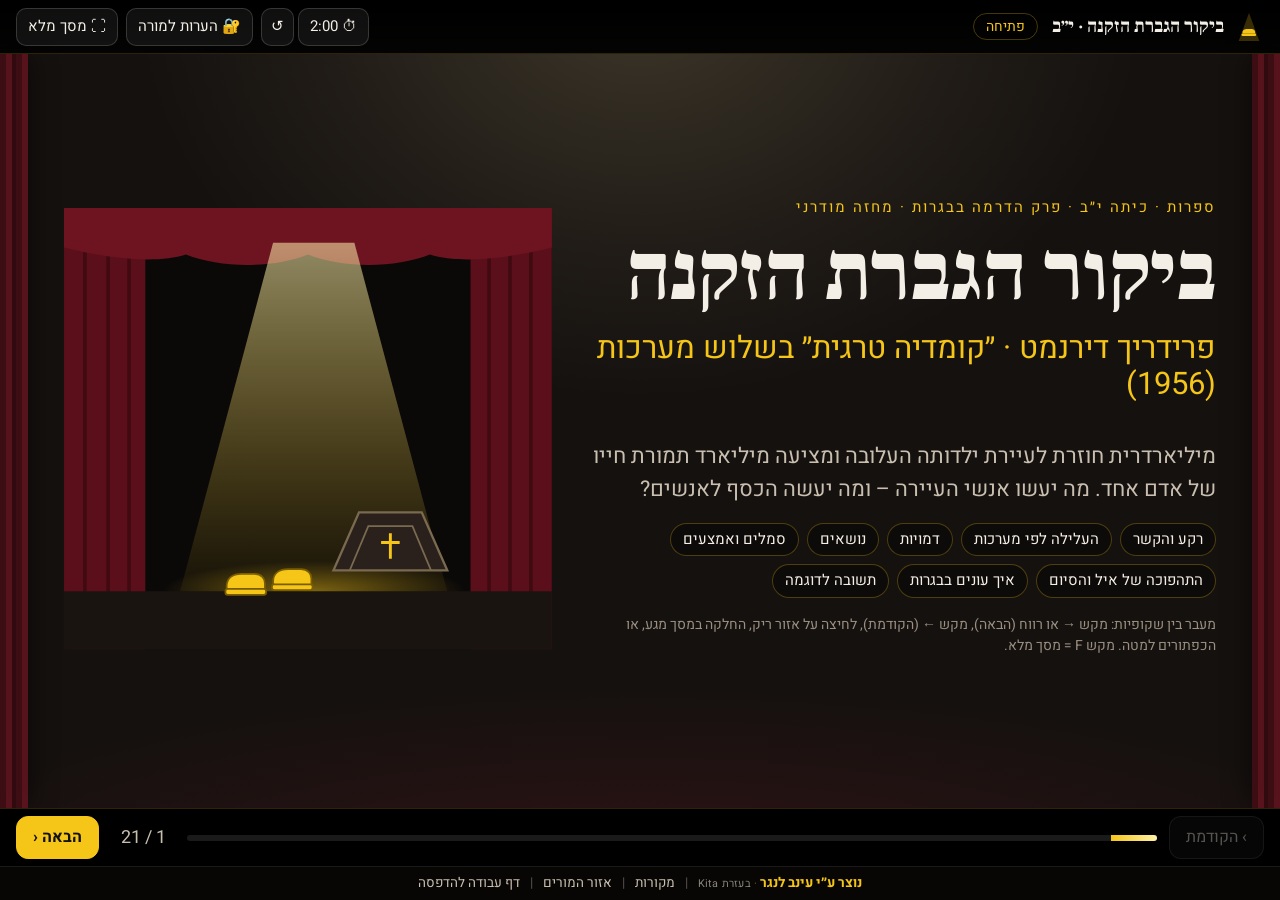
==== commit 77521d9a: "פוטר: נוצר ע״י עינב לנגר · בעזרת Kita" ====
--- a/index.html
+++ b/index.html
@@ -449,7 +449,7 @@
     <li><b>תמונה:</b> פרידריך דירנמט, 1989. צילום: Elke Wetzig, <a href="https://commons.wikimedia.org/wiki/File:Friedrich_duerrenmatt_19890427_(cropped).jpg" target="_blank" rel="noopener">ויקישיתוף</a>, <a href="https://creativecommons.org/licenses/by-sa/3.0/" target="_blank" rel="noopener">CC BY-SA 3.0</a>. כל שאר האיורים צוירו במיוחד למצגת. לא נעשה שימוש בתצלומי הפקות.</li>
     <li>הסיכומים, שאלות הדיון, לוח הבחירה והתשובה לדוגמה נכתבו במיוחד למצגת הזו. גופנים: Frank Ruhl Libre ו־Heebo (Google Fonts, רישיון SIL OFL).</li>
   </ul>
-  <p class="made-by">נוצר ע״י עינב לנגר · נבנה עם Kita</p>
+  <p class="made-by"><span class="by">נוצר ע״י עינב לנגר</span><span class="kita"><span class="dot" aria-hidden="true"> · </span>בעזרת Kita</span></p>
   <p class="small">אזור המורים (קוד מורה) כולל תוכנית לשני שיעורים, מחוון מוצע, תשובות לשאלות הדיון והערות לכל שקופית. <a href="teacher.html">לאזור המורים</a> · <a href="handout.html">דף עבודה להדפסה</a></p>
 </section>
 
@@ -482,6 +482,6 @@
 
 <div class="sr-only" id="announce" aria-live="polite"></div>
 <script type="text/plain" id="teacher-data">[base64]/[base64]/[base64]/[base64]/[base64]/[base64]/[base64]</script>
-<footer class="site-foot" role="contentinfo"><span class="made">נוצר ע״י עינב לנגר</span><span class="sep">|</span><a href="#credits" data-goto="credits">מקורות</a><span class="sep">|</span><a href="teacher.html">אזור המורים</a><span class="sep opt-link">|</span><a class="opt-link" href="handout.html">דף עבודה להדפסה</a></footer>
+<footer class="site-foot" role="contentinfo"><span class="made"><span class="by">נוצר ע״י עינב לנגר</span><span class="kita"><span class="dot" aria-hidden="true"> · </span>בעזרת Kita</span></span><span class="sep">|</span><a href="#credits" data-goto="credits">מקורות</a><span class="sep">|</span><a href="teacher.html">אזור המורים</a><span class="sep opt-link">|</span><a class="opt-link" href="handout.html">דף עבודה להדפסה</a></footer>
 <script src="assets/deck.js"></script>
 </body></html>
--- a/assets/deck.css
+++ b/assets/deck.css
@@ -55,7 +55,10 @@
 .counter{font-variant-numeric:tabular-nums;color:var(--muted);min-width:64px;text-align:center}
 .site-foot{position:fixed;bottom:0;inset-inline:0;height:var(--foot);display:flex;gap:10px;align-items:center;justify-content:center;flex-wrap:nowrap;overflow:hidden;
   background:#070605;color:var(--muted);font-size:13.5px;border-top:1px solid rgba(255,255,255,.08);z-index:21;padding:0 10px;white-space:nowrap}
-.site-foot .made{color:var(--gold);font-weight:700}
+.site-foot .made{color:var(--gold);font-weight:700;white-space:nowrap}
+.made .kita,.made-by .kita{font-weight:400;font-size:.8em;color:rgba(242,236,220,.55);letter-spacing:.02em}
+.made .kita .dot,.made-by .kita .dot{color:rgba(245,197,24,.5)}
+@media print{.made .kita{color:#777}}
 .site-foot a{color:var(--muted);text-decoration:none}.site-foot a:hover{color:#fff;text-decoration:underline}
 .site-foot .sep{opacity:.4}
 /* ---------- typography ---------- */
